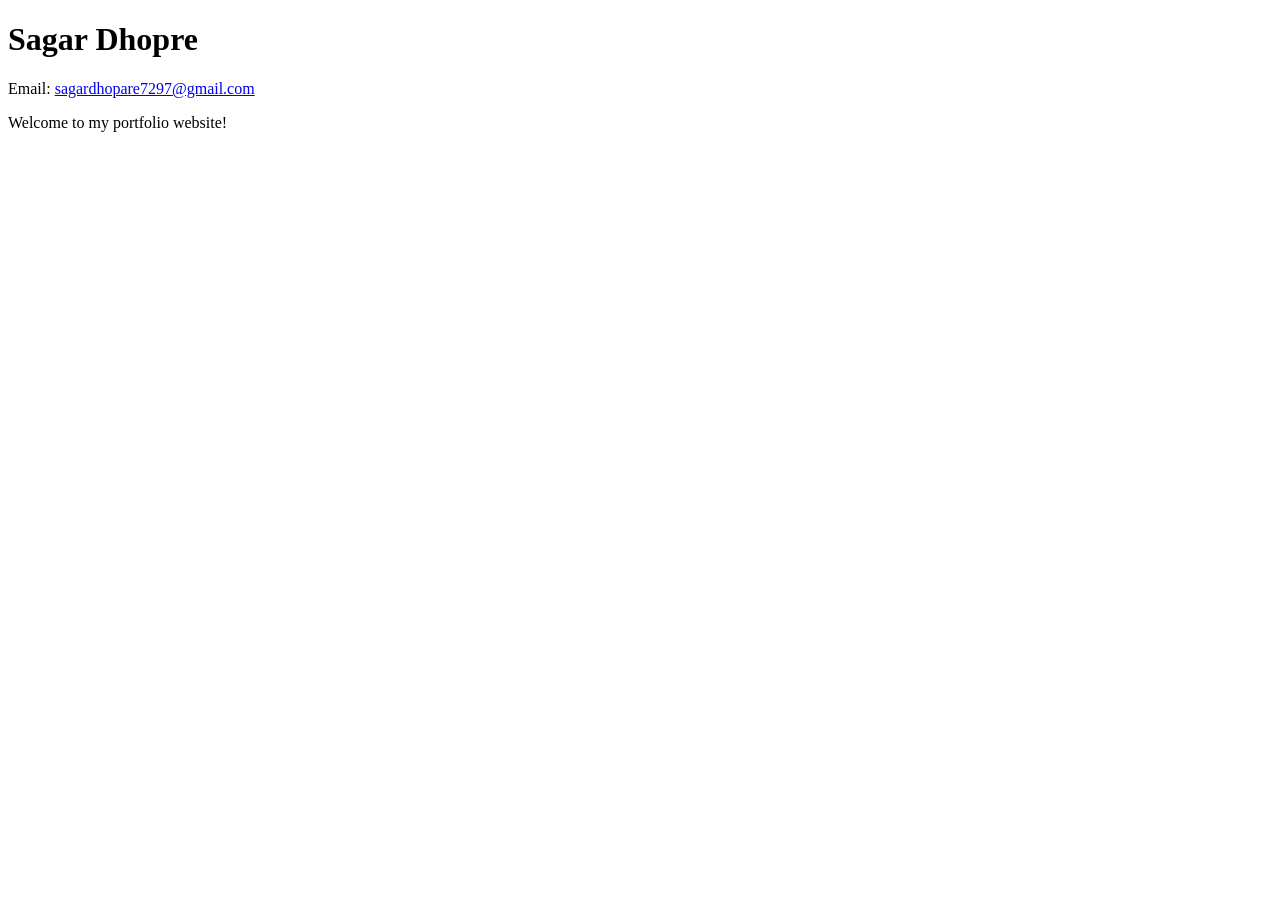
==== index.html @ 51f05b58 "Create index.html for portfolio website" ====
<!DOCTYPE html>
<html lang="en">
<head>
    <meta charset="UTF-8">
    <meta name="viewport" content="width=device-width, initial-scale=1.0">
    <title>Portfolio</title>
</head>
<body>
    <h1>Sagar Dhopre</h1>
    <p>Email: <a href="mailto:sagardhopare7297@gmail.com">sagardhopare7297@gmail.com</a></p>
    <p>Welcome to my portfolio website!</p>
</body>
</html>
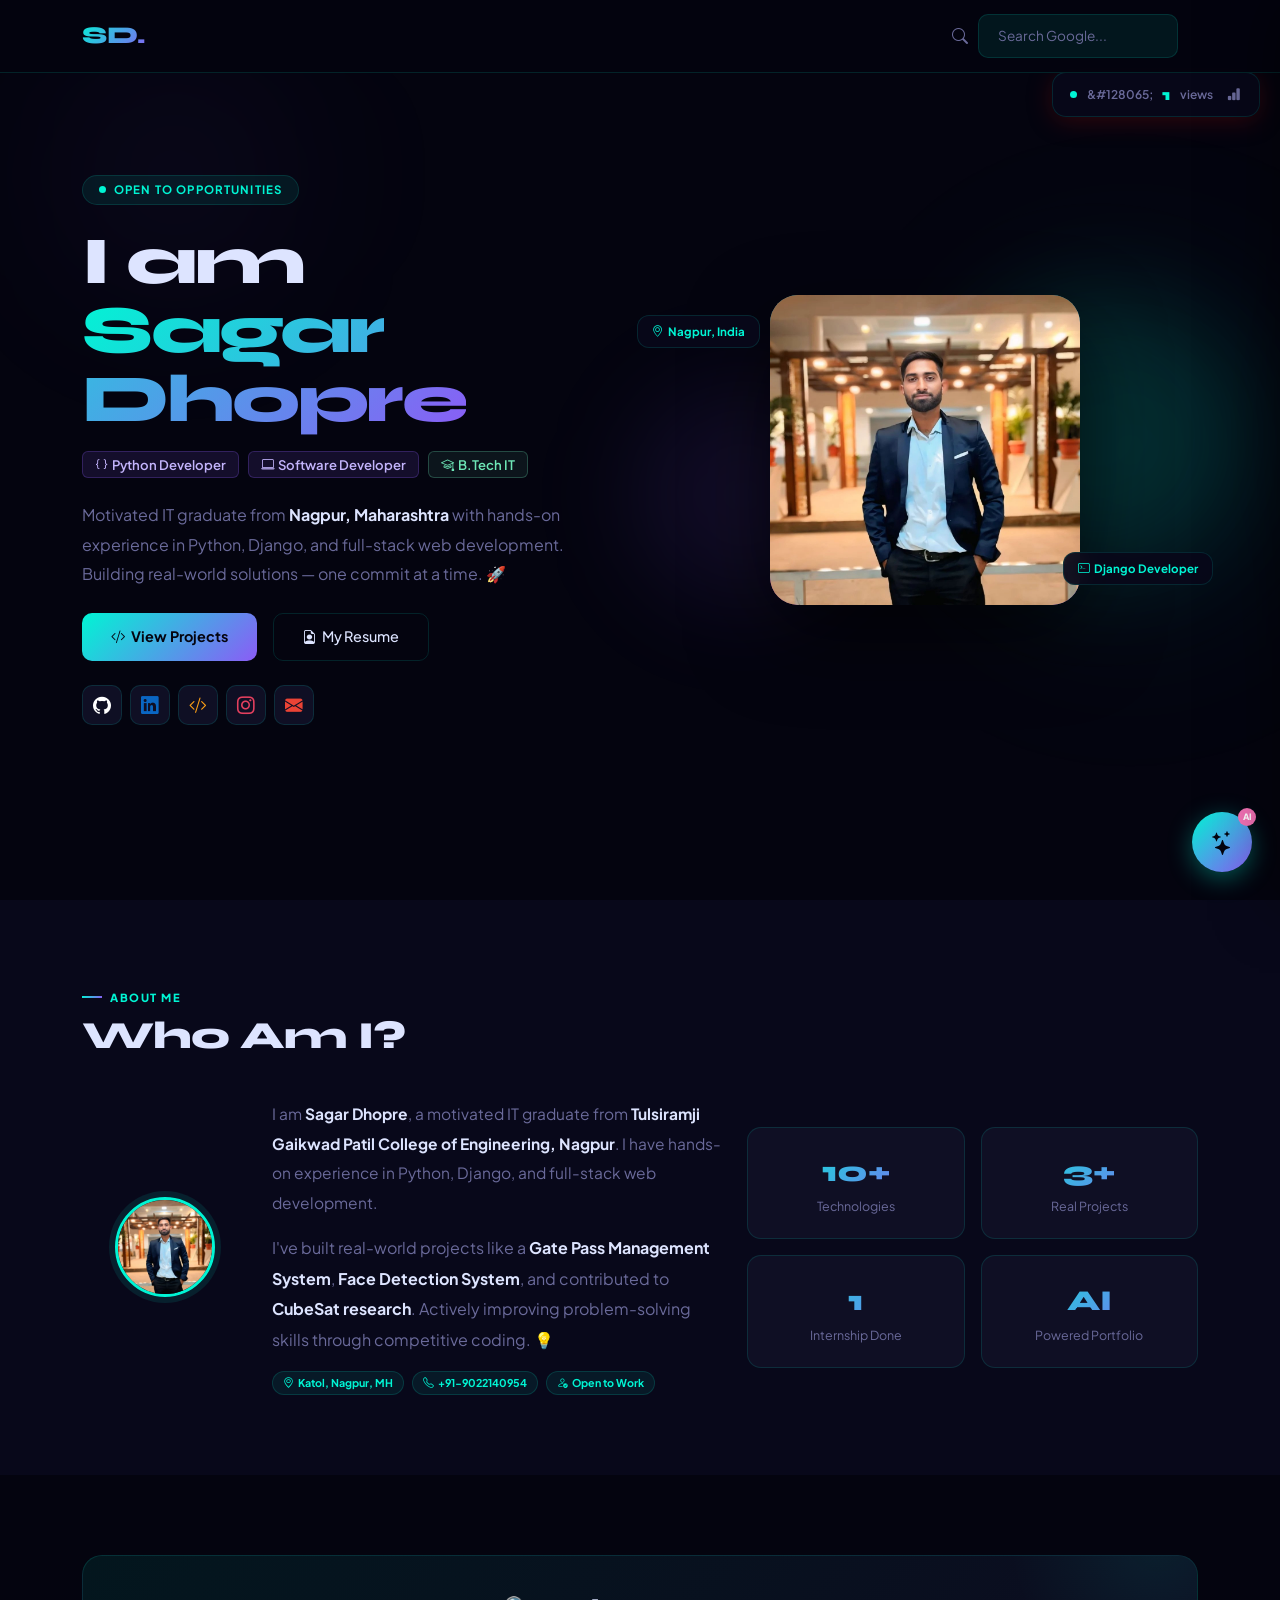
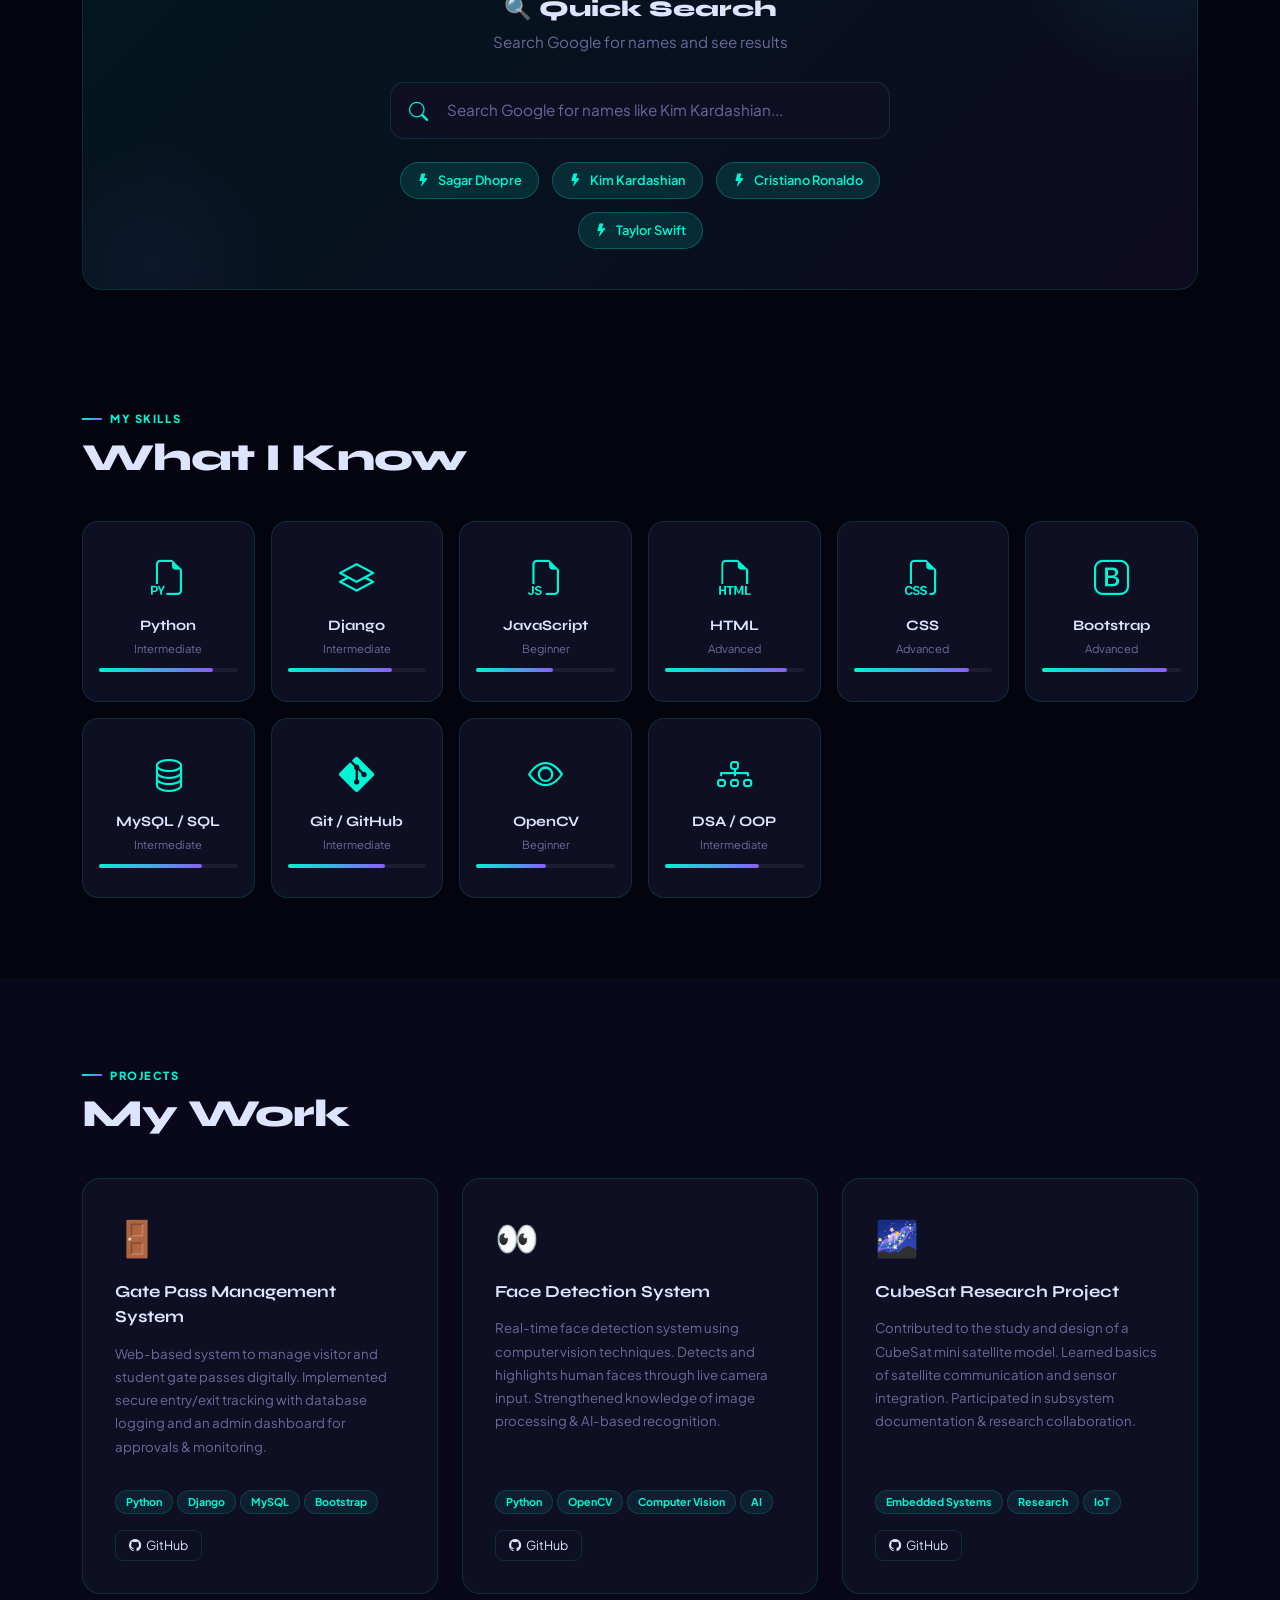
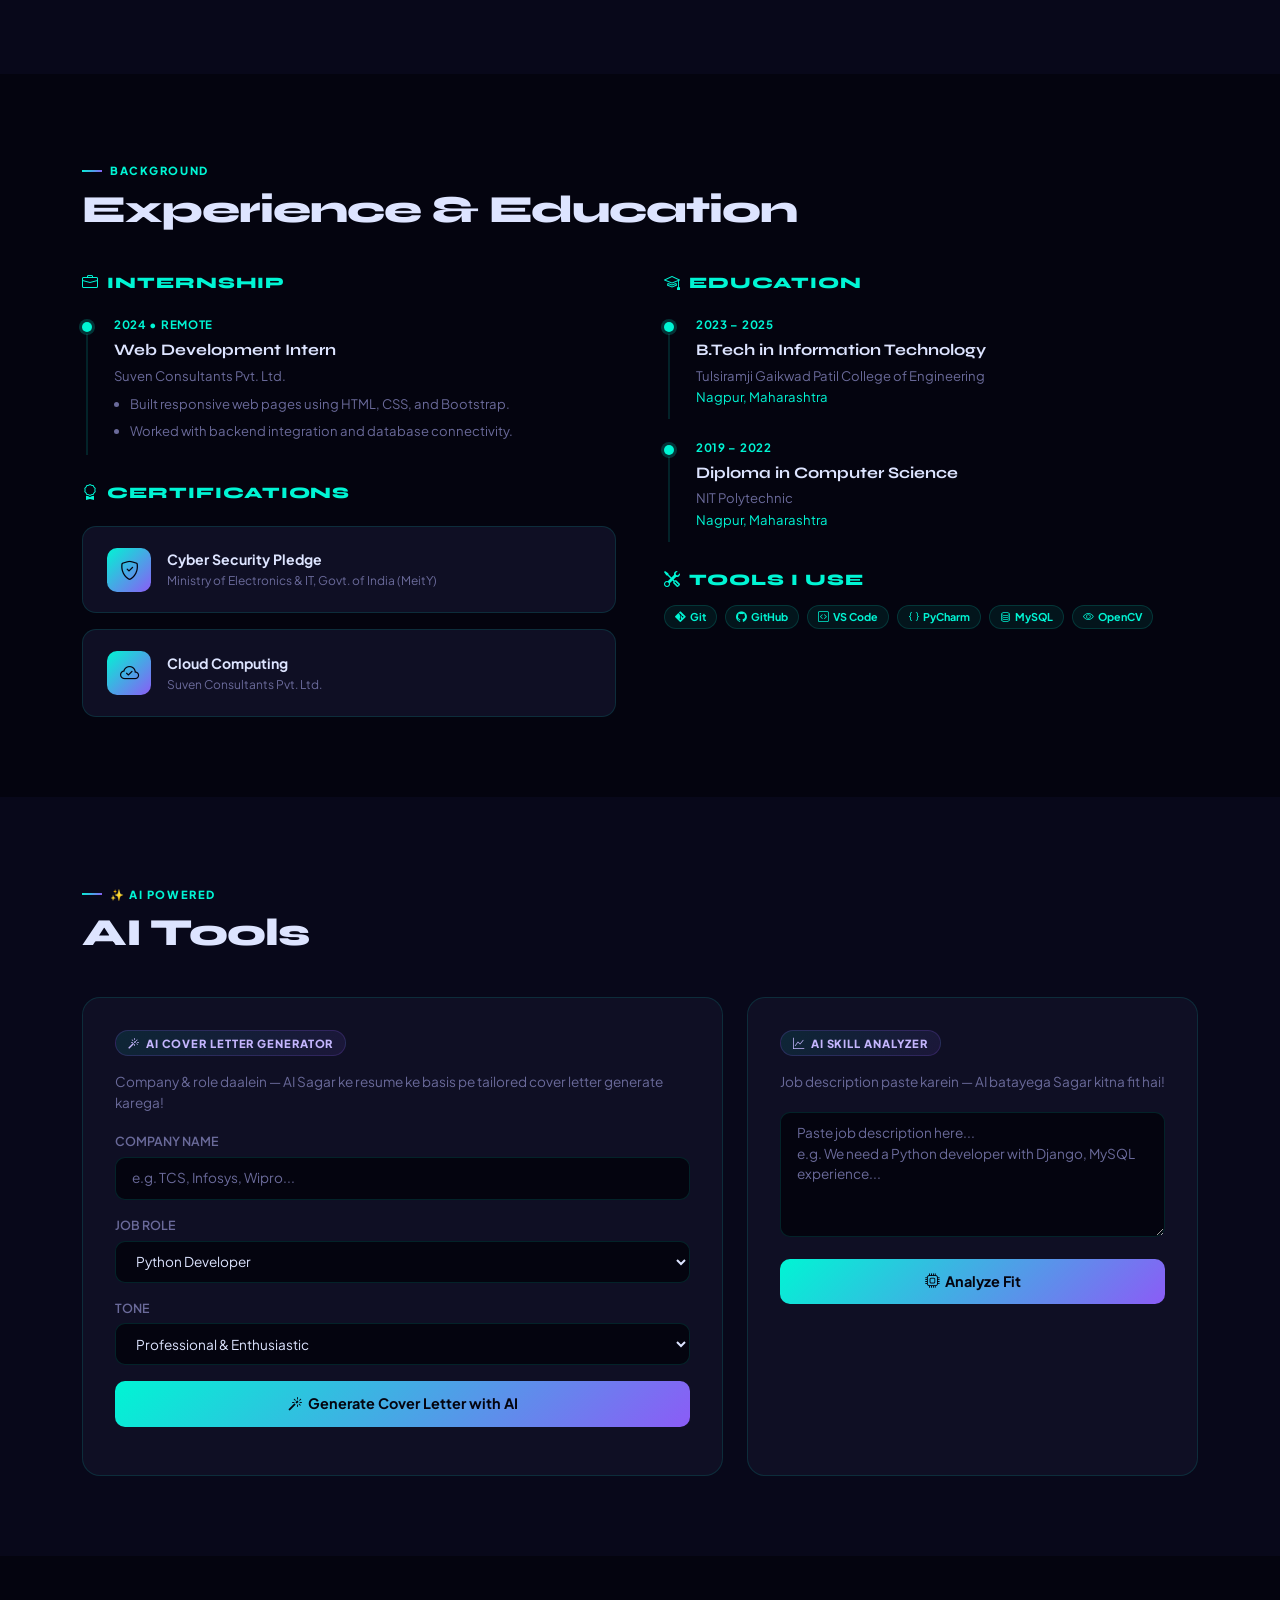
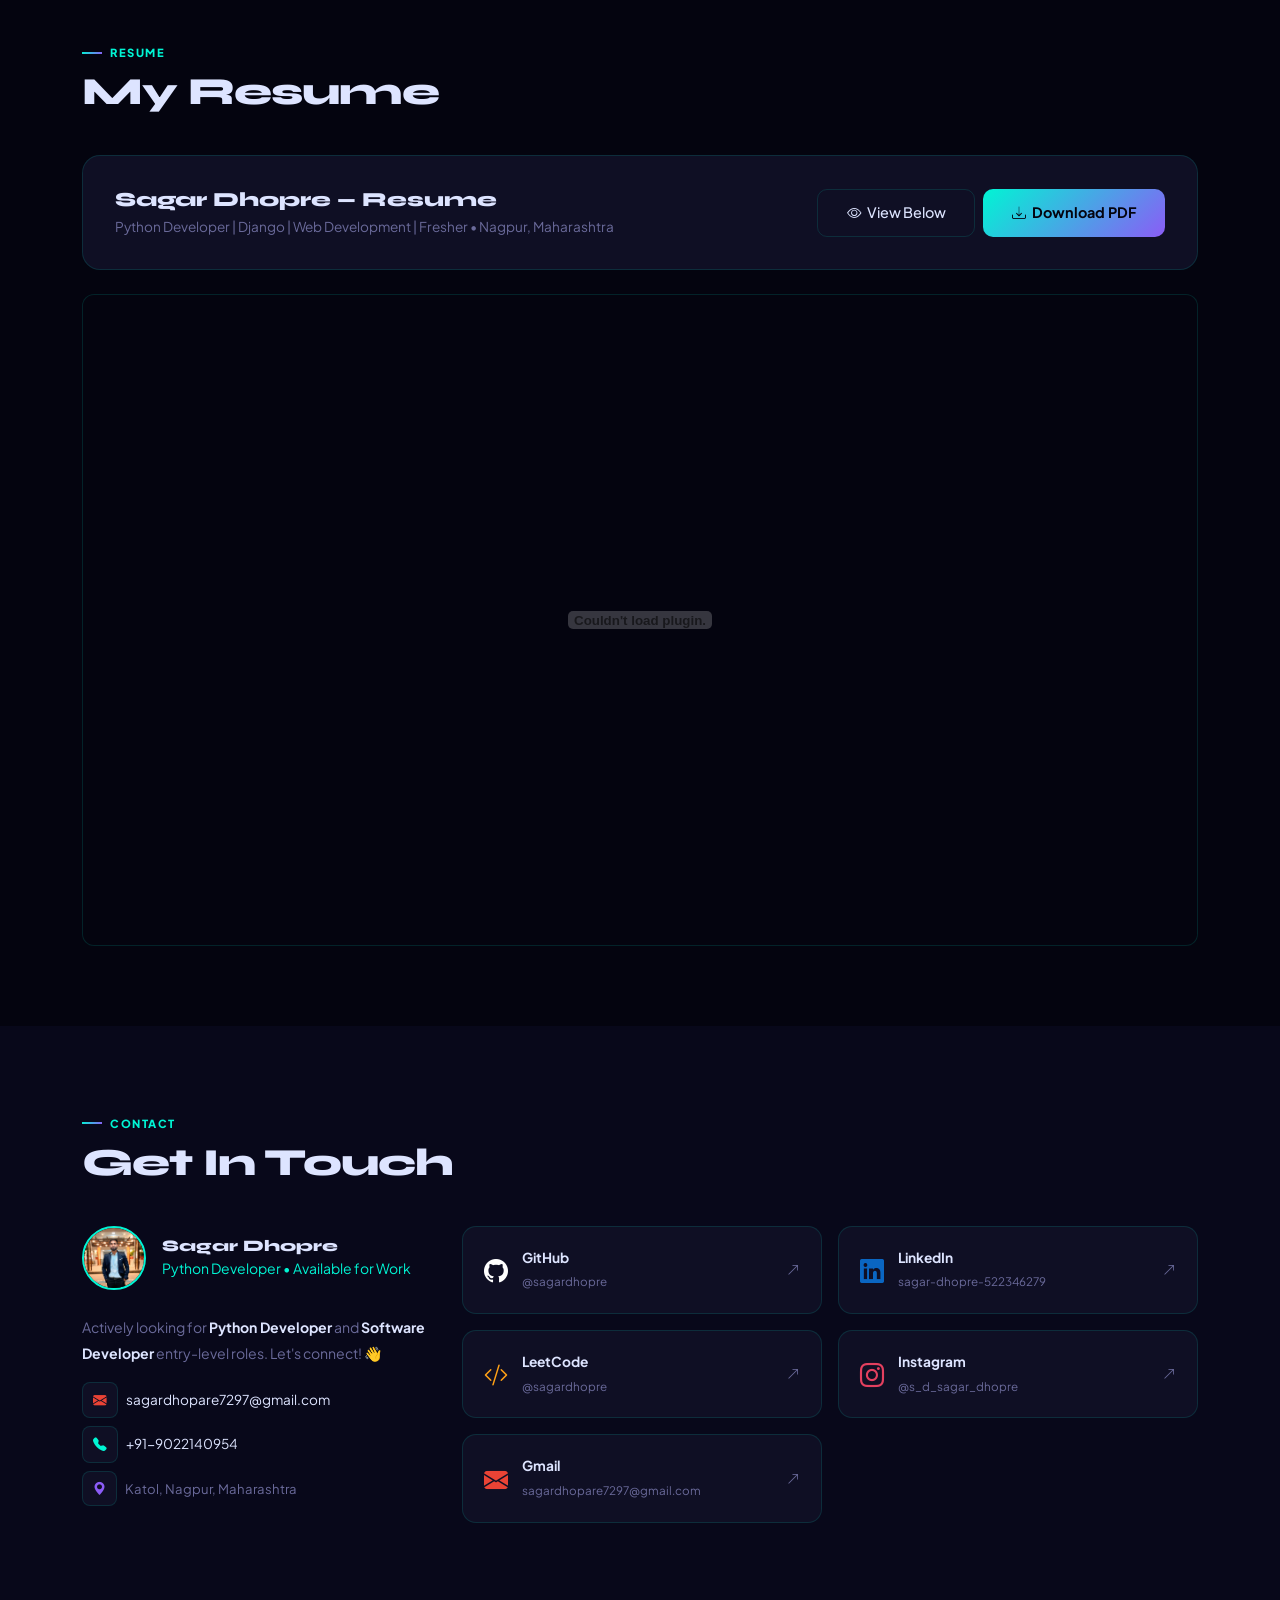
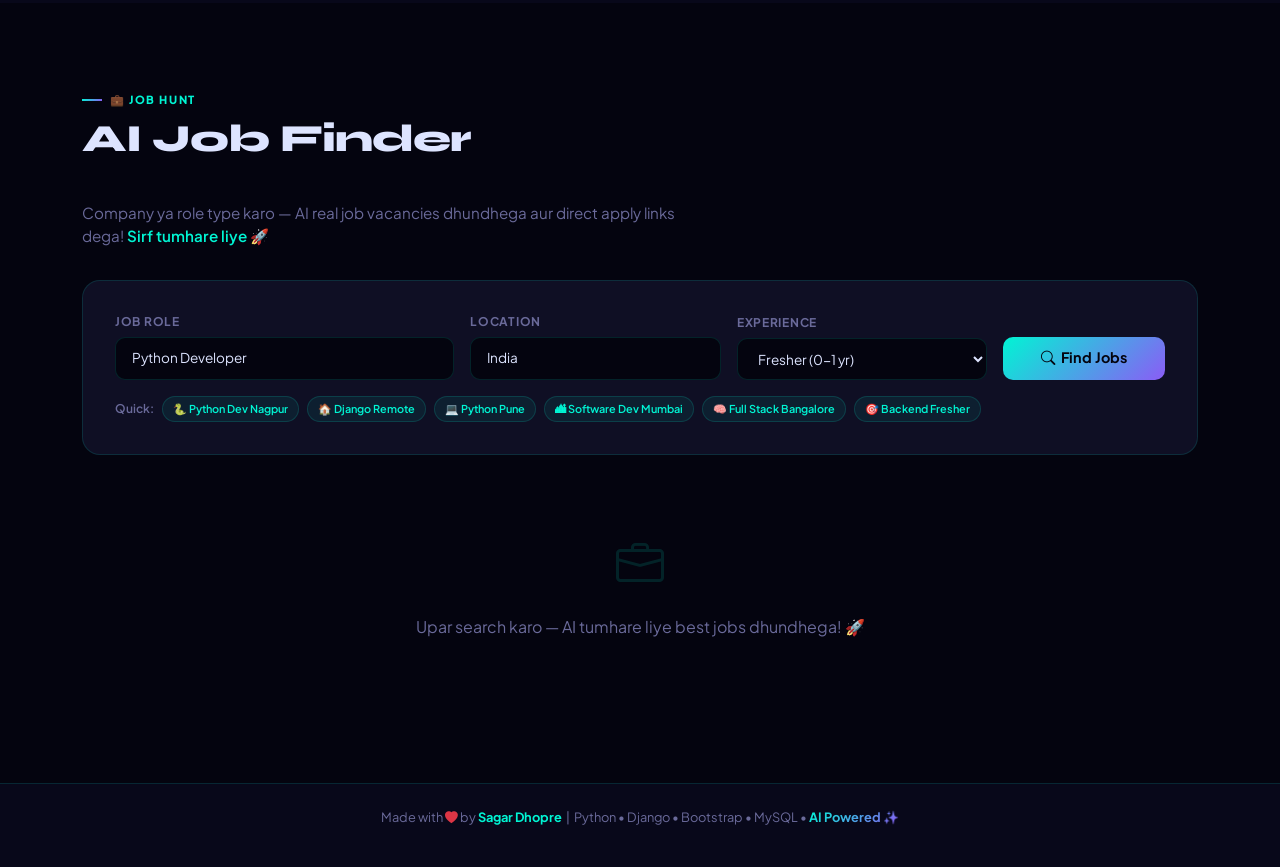
==== commit 52d9c721: "Initial commit of Sagar Dhopre portfolio" ====
--- a/index.html
+++ b/index.html
@@ -1,13 +1,3759 @@
 <!DOCTYPE html>
 <html lang="en">
 <head>
-    <meta charset="UTF-8">
-    <meta name="viewport" content="width=device-width, initial-scale=1.0">
-    <title>Portfolio</title>
+<meta charset="UTF-8"/>
+<meta name="viewport" content="width=device-width, initial-scale=1.0"/>
+<meta name="description" content="Sagar Dhopre - Python Developer Portfolio. Explore my skills in Python, Django, web development, and AI projects."/>
+<meta name="keywords" content="Sagar Dhopre, Python Developer, Django, Web Development, AI, Portfolio"/>
+<meta name="author" content="Sagar Dhopre"/>
+<title>Sagar Dhopre | Python Developer</title>
+<link href="https://cdn.jsdelivr.net/npm/bootstrap@5.3.0/dist/css/bootstrap.min.css" rel="stylesheet"/>
+<link href="https://cdn.jsdelivr.net/npm/bootstrap-icons@1.11.3/font/bootstrap-icons.css" rel="stylesheet"/>
+<link href="https://fonts.googleapis.com/css2?family=Syne:wght@700;800&family=Plus+Jakarta+Sans:wght@300;400;500;600;700&display=swap" rel="stylesheet"/>
+<style>
+:root{--bg:#04040f;--bg2:#08081a;--card:#0f0f24;--cyan:#00f5d4;--purple:#8b5cf6;--pink:#f472b6;--text:#dde4ff;--muted:#6a6a9a;--border:rgba(0,245,212,0.13);--grad:linear-gradient(135deg,#00f5d4,#8b5cf6);}
+*{box-sizing:border-box;margin:0;padding:0;}
+html{scroll-behavior:smooth;}
+body{background:var(--bg);color:var(--text);font-family:'Plus Jakarta Sans',sans-serif;overflow-x:hidden;}
+#particles{position:fixed;inset:0;z-index:0;pointer-events:none;overflow:hidden;}
+.particle{position:absolute;border-radius:50%;animation:drift linear infinite;opacity:0;}
+@keyframes drift{0%{opacity:0;transform:translateY(100vh) scale(0);}10%{opacity:.4;}90%{opacity:.2;}100%{opacity:0;transform:translateY(-20px) scale(1);}}
+nav{position:fixed;top:0;left:0;right:0;z-index:999;padding:.9rem 0;background:rgba(4,4,15,.9);backdrop-filter:blur(20px);border-bottom:1px solid var(--border);}
+.nav-brand{font-family:'Syne',sans-serif;font-size:1.5rem;font-weight:800;background:var(--grad);-webkit-background-clip:text;-webkit-text-fill-color:transparent;background-clip:text;}
+.nav-link{color:var(--muted)!important;font-size:.82rem;font-weight:600;letter-spacing:.07em;text-transform:uppercase;transition:color .2s;}
+.nav-link:hover,.nav-link.active-link{color:var(--cyan)!important;}
+/* SEARCH BAR */
+.search-container{display:flex;align-items:center;gap:10px;margin:0 20px;}
+.search-input{background:rgba(0,245,212,.08);border:1.5px solid var(--border);color:var(--text);padding:0.65rem 1.2rem;border-radius:10px;font-family:'Plus Jakarta Sans',sans-serif;font-size:0.85rem;width:200px;transition:all .25s;outline:none;}
+.search-input::placeholder{color:var(--muted);}
+.search-input:focus{border-color:var(--cyan);background:rgba(0,245,212,.12);box-shadow:0 0 12px rgba(0,245,212,.1);}
+.search-icon{color:var(--muted);font-size:1rem;cursor:pointer;transition:color .2s;}
+.search-icon:hover{color:var(--cyan);}
+/* HOME SEARCH SECTION */
+.search-section{background:linear-gradient(135deg,rgba(0,245,212,.08),rgba(139,92,246,.08));border:1.5px solid var(--border);border-radius:20px;padding:2.5rem 2rem;text-align:center;margin-top:3rem;position:relative;overflow:hidden;}
+.search-section::before{content:'';position:absolute;top:-50%;right:-10%;width:300px;height:300px;background:radial-gradient(circle,rgba(0,245,212,.08),transparent 70%);border-radius:50%;pointer-events:none;}
+.search-section::after{content:'';position:absolute;bottom:-30%;left:-5%;width:250px;height:250px;background:radial-gradient(circle,rgba(139,92,246,.06),transparent 70%);border-radius:50%;pointer-events:none;}
+.search-section h3{font-family:'Syne',sans-serif;font-size:1.4rem;font-weight:800;color:var(--text);margin-bottom:0.5rem;position:relative;z-index:1;}
+.search-section p{color:var(--muted);font-size:0.95rem;margin-bottom:1.8rem;position:relative;z-index:1;}
+.search-wrapper{position:relative;z-index:1;max-width:500px;margin:0 auto;}
+.home-search-input{width:100%;background:var(--card);border:1.5px solid var(--border);color:var(--text);padding:1rem 1.4rem 1rem 3.5rem;border-radius:14px;font-family:'Plus Jakarta Sans',sans-serif;font-size:0.95rem;transition:all .3s;outline:none;}
+.home-search-input::placeholder{color:var(--muted);}
+.home-search-input:focus{border-color:var(--cyan);background:rgba(0,245,212,.05);box-shadow:0 0 20px rgba(0,245,212,.15);}
+.home-search-wrapper{position:relative;}
+.home-search-icon{position:absolute;left:1.2rem;top:50%;transform:translateY(-50%);color:var(--cyan);font-size:1.2rem;pointer-events:none;}
+.search-suggestions{display:flex;flex-wrap:wrap;gap:0.8rem;margin-top:1.4rem;justify-content:center;position:relative;z-index:1;}
+.search-tag{display:inline-flex;align-items:center;gap:0.5rem;background:rgba(0,245,212,.12);border:1px solid rgba(0,245,212,.25);color:var(--cyan);padding:0.5rem 1rem;border-radius:100px;font-size:0.8rem;font-weight:600;cursor:pointer;transition:all .25s;}
+.search-tag:hover{background:rgba(0,245,212,.2);border-color:var(--cyan);transform:translateY(-2px);}
+/* NAV VOICE BUTTON */
+.nav-voice-btn{background:transparent;border:1.5px solid var(--border);color:var(--cyan);width:40px;height:40px;border-radius:10px;display:flex;align-items:center;justify-content:center;font-size:1rem;cursor:pointer;transition:all .3s;font-weight:600;margin-left:0.5rem;}
+.nav-voice-btn:hover{border-color:var(--cyan);background:rgba(0,245,212,.1);transform:translateY(-2px);}
+.nav-voice-btn.active{background:var(--grad);color:#04040f;box-shadow:0 0 20px rgba(0,245,212,.4);animation:micPulse 1.5s ease-in-out infinite;}
+@keyframes micPulse{0%,100%{box-shadow:0 0 20px rgba(0,245,212,.4);}50%{box-shadow:0 0 40px rgba(0,245,212,.6);}}
+#home{min-height:100vh;display:flex;align-items:center;padding-top:80px;position:relative;}
+.hero-orb{position:absolute;border-radius:50%;filter:blur(80px);pointer-events:none;}
+.orb1{width:500px;height:500px;background:radial-gradient(circle,rgba(0,245,212,.09),transparent 70%);right:-100px;top:50%;transform:translateY(-50%);}
+.orb2{width:350px;height:350px;background:radial-gradient(circle,rgba(139,92,246,.08),transparent 70%);left:0;top:0;}
+.badge-live{display:inline-flex;align-items:center;gap:8px;background:rgba(0,245,212,.08);border:1px solid var(--border);padding:5px 16px;border-radius:100px;font-size:.72rem;font-weight:700;letter-spacing:.1em;text-transform:uppercase;color:var(--cyan);margin-bottom:1.4rem;}
+.ping{width:7px;height:7px;background:var(--cyan);border-radius:50%;animation:pingAnim 1.8s ease-in-out infinite;}
+@keyframes pingAnim{0%,100%{opacity:1;transform:scale(1);}50%{opacity:.3;transform:scale(1.8);}}
+h1.hero-h1{font-family:'Syne',sans-serif;font-size:clamp(2.4rem,5.5vw,4.2rem);font-weight:800;line-height:1.03;letter-spacing:-2.5px;}
+.grad-name{background:var(--grad);-webkit-background-clip:text;-webkit-text-fill-color:transparent;background-clip:text;}
+.hero-sub{color:var(--muted);font-size:1rem;line-height:1.85;max-width:490px;}
+.hero-role{display:inline-block;background:rgba(139,92,246,.12);border:1px solid rgba(139,92,246,.25);color:#c4b5fd;padding:3px 12px;border-radius:6px;font-size:.82rem;font-weight:600;margin-right:6px;margin-bottom:6px;}
+.btn-grad{background:var(--grad);color:#04040f;font-weight:700;border:none;padding:.75rem 1.8rem;border-radius:10px;transition:all .25s;font-size:.9rem;text-decoration:none;display:inline-flex;align-items:center;gap:6px;}
+.btn-grad:hover{transform:translateY(-3px);box-shadow:0 10px 28px rgba(0,245,212,.25);color:#04040f;}
+.btn-ghost{border:1.5px solid var(--border);color:var(--text);background:transparent;padding:.75rem 1.8rem;border-radius:10px;transition:all .25s;font-size:.9rem;font-weight:500;text-decoration:none;display:inline-flex;align-items:center;gap:6px;}
+.btn-ghost:hover{border-color:var(--cyan);color:var(--cyan);transform:translateY(-3px);}
+.hero-photo-section{position:relative;display:flex;align-items:center;justify-content:center;}
+.hero-img-card{position:relative;width:310px;border-radius:28px;overflow:hidden;box-shadow:0 30px 80px rgba(0,0,0,.6);z-index:2;}
+.hero-img-card::before{content:'';position:absolute;inset:-3px;border-radius:30px;background:conic-gradient(var(--cyan),var(--purple),var(--pink),var(--cyan));z-index:-1;animation:spinRing 6s linear infinite;opacity:.7;}
+@keyframes spinRing{to{transform:rotate(360deg);}}
+.hero-img-card img{width:100%;display:block;object-fit:cover;border-radius:26px;}
+.ftag{position:absolute;z-index:5;background:rgba(8,8,26,.92);border:1px solid var(--border);padding:7px 14px;border-radius:12px;font-size:.72rem;font-weight:700;color:var(--cyan);white-space:nowrap;backdrop-filter:blur(10px);}
+.ftag1{bottom:20px;right:-15px;animation:floatT 3s ease-in-out infinite;}
+.ftag2{top:20px;left:-15px;animation:floatT 3s ease-in-out infinite .8s;}
+@keyframes floatT{0%,100%{transform:translateY(0);}50%{transform:translateY(-5px);}}
+.photo-blob{position:absolute;border-radius:50%;filter:blur(50px);pointer-events:none;z-index:0;}
+.blob1{width:280px;height:280px;background:rgba(0,245,212,.12);right:-40px;top:0;}
+.blob2{width:220px;height:220px;background:rgba(139,92,246,.1);left:-20px;bottom:0;}
+.photo-circle{width:100px;height:100px;border-radius:50%;border:3px solid var(--cyan);object-fit:cover;box-shadow:0 0 0 6px rgba(0,245,212,.1);}
+.social-pill{display:inline-flex;align-items:center;justify-content:center;width:40px;height:40px;border-radius:10px;background:var(--card);border:1px solid var(--border);font-size:1.1rem;text-decoration:none;transition:all .25s;}
+.social-pill:hover{transform:translateY(-4px);border-color:var(--cyan);background:rgba(0,245,212,.1);}
+section{padding:5rem 0;position:relative;z-index:1;}
+.sec-alt{background:var(--bg2);}
+.sec-tag{display:inline-flex;align-items:center;gap:8px;font-size:.7rem;font-weight:800;letter-spacing:.14em;text-transform:uppercase;color:var(--cyan);margin-bottom:.5rem;}
+.sec-tag::before{content:'';width:20px;height:2px;background:var(--grad);}
+.sec-title{font-family:'Syne',sans-serif;font-size:clamp(1.8rem,3vw,2.5rem);font-weight:800;letter-spacing:-1px;margin-bottom:2.5rem;}
+/* SKILLS */
+.skill-card{background:var(--card);border:1px solid var(--border);border-radius:16px;padding:1.8rem 1rem;text-align:center;transition:all .3s;position:relative;overflow:hidden;}
+.skill-card::after{content:'';position:absolute;bottom:0;left:0;right:0;height:3px;background:var(--grad);transform:scaleX(0);transition:transform .35s;}
+.skill-card:hover::after{transform:scaleX(1);}
+.skill-card:hover{transform:translateY(-7px);border-color:rgba(0,245,212,.35);box-shadow:0 16px 40px rgba(0,0,0,.4);}
+.skill-icon{font-size:2.2rem;color:var(--cyan);margin-bottom:.7rem;display:block;}
+.skill-name{font-family:'Syne',sans-serif;font-weight:700;font-size:.9rem;margin-bottom:.2rem;}
+.skill-lv{color:var(--muted);font-size:.7rem;}
+.prog-bar{height:4px;background:rgba(255,255,255,.06);border-radius:10px;margin-top:.7rem;}
+.prog-fill{height:4px;border-radius:10px;background:var(--grad);}
+/* PROJECTS */
+.proj-card{background:var(--card);border:1px solid var(--border);border-radius:18px;padding:2rem;height:100%;transition:all .3s;position:relative;overflow:hidden;display:flex;flex-direction:column;}
+.proj-card::before{content:'';position:absolute;top:0;left:0;right:0;height:3px;background:var(--grad);transform:scaleX(0);transform-origin:left;transition:transform .4s;}
+.proj-card:hover::before{transform:scaleX(1);}
+.proj-card:hover{transform:translateY(-7px);box-shadow:0 24px 50px rgba(0,0,0,.5);}
+.proj-emoji{font-size:2.2rem;margin-bottom:1rem;}
+.proj-title{font-family:'Syne',sans-serif;font-weight:700;font-size:1.05rem;margin-bottom:.5rem;}
+.proj-desc{color:var(--muted);font-size:.83rem;line-height:1.75;flex:1;}
+.chip{background:rgba(0,245,212,.07);border:1px solid rgba(0,245,212,.15);color:var(--cyan);padding:3px 10px;border-radius:100px;font-size:.67rem;font-weight:700;}
+.proj-link{display:inline-flex;align-items:center;gap:5px;border:1px solid var(--border);color:var(--text);background:transparent;padding:5px 13px;border-radius:8px;font-size:.78rem;text-decoration:none;transition:all .2s;}
+.proj-link:hover{border-color:var(--cyan);color:var(--cyan);}
+/* TIMELINE */
+.timeline-item{position:relative;padding-left:2rem;margin-bottom:2rem;}
+.timeline-item::before{content:'';position:absolute;left:0;top:6px;width:10px;height:10px;border-radius:50%;background:var(--cyan);box-shadow:0 0 0 3px rgba(0,245,212,.2);}
+.timeline-item::after{content:'';position:absolute;left:4px;top:18px;width:2px;height:calc(100% - 6px);background:var(--border);}
+.timeline-item:last-child::after{display:none;}
+.tl-date{font-size:.72rem;font-weight:700;color:var(--cyan);letter-spacing:.06em;text-transform:uppercase;margin-bottom:.3rem;}
+.tl-title{font-family:'Syne',sans-serif;font-weight:700;font-size:1rem;color:var(--text);}
+.tl-sub{color:var(--muted);font-size:.82rem;margin-top:.2rem;}
+.tl-desc{color:var(--muted);font-size:.82rem;line-height:1.7;margin-top:.5rem;}
+.tl-desc li{margin-bottom:.3rem;}
+/* CERT CARDS */
+.cert-card{background:var(--card);border:1px solid var(--border);border-radius:14px;padding:1.3rem 1.5rem;display:flex;align-items:center;gap:1rem;transition:all .25s;}
+.cert-card:hover{transform:translateY(-4px);border-color:var(--cyan);}
+.cert-icon{width:44px;height:44px;border-radius:10px;background:var(--grad);display:flex;align-items:center;justify-content:center;font-size:1.2rem;color:#04040f;flex-shrink:0;}
+.cert-title{font-weight:700;font-size:.88rem;}
+.cert-org{color:var(--muted);font-size:.75rem;margin-top:2px;}
+/* RESUME SECTION */
+.resume-card{background:var(--card);border:1px solid var(--border);border-radius:18px;padding:2rem;}
+.resume-preview-box{background:var(--bg);border:1px solid var(--border);border-radius:12px;overflow:hidden;margin-top:1.5rem;}
+.resume-preview-box iframe{width:100%;height:600px;border:none;display:block;}
+.res-section{margin-bottom:1.4rem;}
+.res-section h6{font-family:'Syne',sans-serif;font-weight:800;font-size:.78rem;letter-spacing:.1em;text-transform:uppercase;color:var(--cyan);border-bottom:1px solid var(--border);padding-bottom:.5rem;margin-bottom:.8rem;}
+.res-section p,.res-section li{color:var(--muted);font-size:.83rem;line-height:1.85;}
+.res-section ul{padding-left:1.1rem;}
+/* CONTACT */
+.soc-card{background:var(--card);border:1px solid var(--border);border-radius:14px;padding:1.3rem;text-decoration:none;color:var(--text);display:flex;align-items:center;gap:.9rem;transition:all .25s;}
+.soc-card:hover{transform:translateY(-4px);border-color:var(--cyan);color:var(--text);}
+.soc-card i{font-size:1.5rem;}
+.soc-card strong{display:block;font-size:.86rem;font-weight:700;}
+.soc-card span{font-size:.73rem;color:var(--muted);}
+.stat-card{background:var(--card);border:1px solid var(--border);border-radius:14px;padding:1.4rem;text-align:center;transition:all .25s;}
+.stat-card:hover{transform:translateY(-4px);border-color:var(--cyan);}
+.stat-n{font-family:'Syne',sans-serif;font-size:1.8rem;font-weight:800;background:var(--grad);-webkit-background-clip:text;-webkit-text-fill-color:transparent;background-clip:text;}
+.stat-l{color:var(--muted);font-size:.78rem;margin-top:4px;}
+/* AI TOOLS */
+.ai-tool-card{background:var(--card);border:1px solid var(--border);border-radius:18px;padding:2rem;}
+.ai-label{display:inline-flex;align-items:center;gap:6px;background:linear-gradient(135deg,rgba(0,245,212,.1),rgba(139,92,246,.1));border:1px solid rgba(139,92,246,.2);color:#c4b5fd;padding:4px 12px;border-radius:100px;font-size:.7rem;font-weight:800;letter-spacing:.08em;text-transform:uppercase;margin-bottom:1rem;}
+.form-ctrl{width:100%;background:var(--bg);border:1px solid var(--border);border-radius:10px;padding:.65rem 1rem;color:var(--text);font-size:.85rem;font-family:'Plus Jakarta Sans',sans-serif;outline:none;transition:border-color .2s;}
+.form-ctrl:focus{border-color:var(--cyan);}
+.form-ctrl::placeholder{color:var(--muted);}
+select.form-ctrl option{background:var(--bg2);}
+.ai-output{background:var(--bg);border:1px solid var(--border);border-radius:12px;padding:1.2rem;min-height:80px;font-size:.84rem;line-height:1.8;color:var(--text);white-space:pre-wrap;display:none;}
+.ai-output.show{display:block;animation:fadeUp .4s ease;}
+@keyframes fadeUp{from{opacity:0;transform:translateY(10px);}to{opacity:1;transform:translateY(0);}}
+/* CHATBOT */
+#chat-fab{position:fixed;bottom:28px;right:28px;z-index:1000;width:60px;height:60px;border-radius:50%;background:var(--grad);border:none;display:flex;align-items:center;justify-content:center;font-size:1.5rem;color:#04040f;cursor:pointer;box-shadow:0 6px 24px rgba(0,245,212,.35);transition:all .3s;animation:fabPop .5s ease both;}
+@keyframes fabPop{from{opacity:0;transform:scale(0) rotate(-180deg);}to{opacity:1;transform:scale(1) rotate(0);}}
+#chat-fab:hover{transform:scale(1.1);}
+.fab-badge{position:absolute;top:-4px;right:-4px;background:#f472b6;color:#fff;font-size:.55rem;font-weight:800;width:18px;height:18px;border-radius:50%;display:flex;align-items:center;justify-content:center;}
+#chat-window{position:fixed;bottom:100px;right:28px;z-index:1000;width:370px;max-height:560px;background:var(--bg2);border:1px solid var(--border);border-radius:20px;display:flex;flex-direction:column;overflow:hidden;box-shadow:0 30px 80px rgba(0,0,0,.6);opacity:0;pointer-events:none;transform:translateY(20px) scale(.95);transition:all .3s cubic-bezier(.34,1.56,.64,1);}
+#chat-window.open{opacity:1;pointer-events:all;transform:translateY(0) scale(1);}
+.chat-header{padding:1rem 1.2rem;background:linear-gradient(135deg,rgba(0,245,212,.1),rgba(139,92,246,.1));border-bottom:1px solid var(--border);display:flex;align-items:center;gap:.8rem;}
+.ai-avatar{width:38px;height:38px;border-radius:50%;background:var(--grad);display:flex;align-items:center;justify-content:center;font-size:1rem;color:#04040f;font-weight:800;flex-shrink:0;}
+.chat-header-info strong{display:block;font-size:.9rem;font-weight:700;color:var(--text);}
+.chat-header-info span{font-size:.7rem;color:var(--cyan);}
+.chat-close{margin-left:auto;background:none;border:none;color:var(--muted);font-size:1.2rem;cursor:pointer;}
+.chat-body{flex:1;overflow-y:auto;padding:1rem;display:flex;flex-direction:column;gap:.8rem;scrollbar-width:thin;scrollbar-color:var(--border) transparent;}
+.msg{max-width:85%;padding:.65rem 1rem;border-radius:14px;font-size:.82rem;line-height:1.6;animation:msgIn .3s ease;}
+@keyframes msgIn{from{opacity:0;transform:translateY(8px);}to{opacity:1;transform:translateY(0);}}
+.msg-bot{background:var(--card);border:1px solid var(--border);color:var(--text);border-radius:4px 14px 14px 14px;}
+.msg-user{background:var(--grad);color:#04040f;font-weight:600;border-radius:14px 4px 14px 14px;align-self:flex-end;}
+.msg-typing{display:flex;gap:4px;padding:.7rem 1rem;}
+.dot-t{width:7px;height:7px;background:var(--cyan);border-radius:50%;opacity:.4;animation:dotAnim 1.2s ease-in-out infinite;}
+.dot-t:nth-child(2){animation-delay:.2s;}.dot-t:nth-child(3){animation-delay:.4s;}
+@keyframes dotAnim{0%,100%{opacity:.2;transform:scale(.8);}50%{opacity:1;transform:scale(1.2);}}
+.chat-suggestions{display:flex;flex-wrap:wrap;gap:.4rem;padding:0 1rem .6rem;}
+.suggest-btn{background:rgba(0,245,212,.07);border:1px solid rgba(0,245,212,.15);color:var(--cyan);padding:4px 10px;border-radius:100px;font-size:.68rem;font-weight:600;cursor:pointer;transition:all .2s;}
+.suggest-btn:hover{background:rgba(0,245,212,.15);}
+.chat-input-wrap{padding:.8rem;border-top:1px solid var(--border);display:flex;gap:.5rem;}
+#chat-input{flex:1;background:var(--card);border:1px solid var(--border);border-radius:10px;padding:.55rem .9rem;color:var(--text);font-size:.82rem;font-family:'Plus Jakarta Sans',sans-serif;outline:none;transition:border-color .2s;}
+#chat-input:focus{border-color:var(--cyan);}
+#chat-input::placeholder{color:var(--muted);}
+#chat-send{background:var(--grad);border:none;border-radius:10px;width:38px;height:38px;display:flex;align-items:center;justify-content:center;color:#04040f;font-size:1rem;cursor:pointer;flex-shrink:0;}
+#chat-send:hover{transform:scale(1.1);}
+#voice-input-btn{background:rgba(0,245,212,.15);border:1.5px solid rgba(0,245,212,.3);border-radius:10px;width:38px;height:38px;display:flex;align-items:center;justify-content:center;color:var(--cyan);font-size:1rem;cursor:pointer;flex-shrink:0;transition:all .2s;}
+#voice-input-btn:hover{background:rgba(0,245,212,.25);transform:scale(1.05);}
+#voice-input-btn.listening{background:var(--grad);color:#04040f;animation:voicePulse 1s ease-in-out infinite;}
+@keyframes voicePulse{0%,100%{box-shadow:0 0 10px rgba(0,245,212,.4);}50%{box-shadow:0 0 20px rgba(0,245,212,.6);}}
+.reveal{opacity:0;transform:translateY(28px);transition:opacity .6s ease,transform .6s ease;}
+.reveal.show{opacity:1;transform:translateY(0);}
+
+/* ═══ VISITOR COUNTER ═══ */
+.visitor-bar{
+  position:fixed;top:72px;right:20px;z-index:990;
+  background:rgba(8,8,26,.92);border:1px solid var(--border);
+  border-radius:14px;padding:.6rem 1.1rem;
+  display:flex;align-items:center;gap:.6rem;
+  backdrop-filter:blur(14px);
+  font-size:.75rem;font-weight:600;color:var(--text);
+  box-shadow:0 4px 24px rgba(113, 9, 9, 0.4);
+  animation:slideInRight .5s ease both;
+}
+@keyframes slideInRight{from{opacity:0;transform:translateX(30px);}to{opacity:1;transform:translateX(0);}}
+.visitor-bar .vdot{width:7px;height:7px;background:#00f5d4;border-radius:50%;animation:pingAnim 2s infinite;}
+.visitor-bar .vcount{font-family:'Syne',sans-serif;font-size:1rem;font-weight:800;color:var(--cyan);}
+.visitor-toggle{background:none;border:none;color:var(--muted);cursor:pointer;font-size:.85rem;padding:0 0 0 .3rem;transition:color .2s;}
+.visitor-toggle:hover{color:var(--text);}
+
+/* VISITOR DETAILS PANEL */
+.visitor-panel{
+  position:fixed;top:115px;right:20px;z-index:989;
+  background:var(--bg2);border:1px solid var(--border);
+  border-radius:16px;padding:1.2rem;width:240px;
+  box-shadow:0 20px 50px rgba(0,0,0,.5);
+  display:none;
+  animation:fadeUp .3s ease;
+}
+.visitor-panel.show{display:block;}
+.vp-row{display:flex;justify-content:space-between;align-items:center;padding:.45rem 0;border-bottom:1px solid var(--border);font-size:.8rem;}
+.vp-row:last-child{border-bottom:none;}
+.vp-label{color:var(--muted);}
+.vp-val{font-weight:700;color:var(--cyan);font-family:'Syne',sans-serif;}
+/* VISITOR LIST */
+.visitor-item{background:rgba(0,245,212,.08);border:1px solid var(--border);border-radius:8px;padding:0.8rem;margin-bottom:0.6rem;font-size:0.8rem;animation:slideUp 0.3s ease;}
+@keyframes slideUp{from{opacity:0;transform:translateY(10px);}to{opacity:1;transform:translateY(0);}}
+.visitor-name{font-weight:700;color:var(--text);font-size:0.85rem;margin-bottom:0.4rem;}
+.visitor-info{color:var(--muted);font-size:0.75rem;line-height:1.4;display:flex;align-items:center;gap:0.3rem;margin:0.2rem 0;}
+.visitor-time{color:var(--cyan);font-weight:600;font-size:0.75rem;}
+
+/* ═══ JOB FINDER ═══ */
+#job-finder{background:var(--bg);}
+.job-card{
+  background:var(--card);border:1px solid var(--border);
+  border-radius:16px;padding:1.5rem;transition:all .3s;
+  position:relative;overflow:hidden;
+}
+.job-card::before{content:'';position:absolute;top:0;left:0;right:0;height:3px;background:var(--grad);transform:scaleX(0);transform-origin:left;transition:transform .4s;}
+.job-card:hover::before{transform:scaleX(1);}
+.job-card:hover{transform:translateY(-4px);box-shadow:0 16px 40px rgba(0,0,0,.4);}
+.job-company{font-size:.72rem;font-weight:700;color:var(--muted);text-transform:uppercase;letter-spacing:.06em;}
+.job-title{font-family:'Syne',sans-serif;font-weight:700;font-size:1rem;color:var(--text);margin:.3rem 0;}
+.job-meta{font-size:.78rem;color:var(--muted);margin-bottom:.8rem;}
+.job-apply{
+  display:inline-flex;align-items:center;gap:6px;
+  background:var(--grad);color:#04040f;font-weight:700;
+  font-size:.78rem;padding:.45rem 1rem;border-radius:8px;
+  text-decoration:none;transition:all .2s;border:none;cursor:pointer;
+}
+.job-apply:hover{transform:translateY(-2px);box-shadow:0 6px 18px rgba(0,245,212,.25);color:#04040f;}
+.job-save{
+  display:inline-flex;align-items:center;gap:5px;
+  border:1px solid var(--border);color:var(--text);
+  background:transparent;font-size:.78rem;
+  padding:.45rem .9rem;border-radius:8px;cursor:pointer;transition:all .2s;
+}
+.job-save:hover{border-color:var(--cyan);color:var(--cyan);}
+.saved-badge{
+  display:inline-flex;align-items:center;gap:4px;
+  background:rgba(0,245,212,.1);border:1px solid rgba(0,245,212,.2);
+  color:var(--cyan);font-size:.7rem;font-weight:700;
+  padding:2px 8px;border-radius:100px;
+}
+.search-loading{
+  display:flex;flex-direction:column;align-items:center;
+  gap:1rem;padding:3rem;color:var(--muted);text-align:center;
+}
+.search-loading .spin-icon{
+  font-size:2.5rem;color:var(--cyan);
+  animation:spinIcon 1.5s linear infinite;
+}
+@keyframes spinIcon{to{transform:rotate(360deg);}}
+footer{background:var(--bg2);border-top:1px solid var(--border);padding:1.5rem 0;text-align:center;color:var(--muted);font-size:.8rem;}
+@media(max-width:768px){.hero-img-card{width:230px;}#chat-window{width:calc(100vw - 40px);right:20px;}.ftag{display:none;}.resume-preview-box iframe{height:400px;}}
+
+/* ═══════════════════════════════
+   LOGIN MODAL
+═══════════════════════════════ */
+#login-overlay{
+  position:fixed;inset:0;z-index:9999;
+  background:rgba(4,4,15,.97);
+  backdrop-filter:blur(20px);
+  display:flex;align-items:center;justify-content:center;
+  opacity:0;pointer-events:none;
+  transition:opacity .3s;
+}
+#login-overlay.show{opacity:1;pointer-events:all;}
+
+.login-box{
+  background:var(--bg2);
+  border:1px solid var(--border);
+  border-radius:24px;
+  padding:2.5rem;
+  width:100%;max-width:420px;
+  position:relative;
+  animation:loginPop .4s cubic-bezier(.34,1.56,.64,1) both;
+}
+@keyframes loginPop{from{opacity:0;transform:scale(.85) translateY(20px);}to{opacity:1;transform:scale(1) translateY(0);}}
+.login-logo{
+  font-family:'Syne',sans-serif;font-size:2.2rem;font-weight:800;
+  background:var(--grad);-webkit-background-clip:text;-webkit-text-fill-color:transparent;background-clip:text;
+  text-align:center;margin-bottom:.3rem;
+}
+.login-subtitle{text-align:center;color:var(--muted);font-size:.85rem;margin-bottom:2rem;}
+.login-input{
+  width:100%;background:var(--bg);border:1px solid var(--border);
+  border-radius:12px;padding:.75rem 1rem;color:var(--text);
+  font-size:.9rem;font-family:'Plus Jakarta Sans',sans-serif;
+  outline:none;transition:border-color .2s;margin-bottom:1rem;
+}
+.login-input:focus{border-color:var(--cyan);}
+.login-input::placeholder{color:var(--muted);}
+.login-btn{
+  width:100%;background:var(--grad);color:#04040f;font-weight:700;
+  border:none;padding:.8rem;border-radius:12px;font-size:.95rem;
+  cursor:pointer;transition:all .25s;font-family:'Plus Jakarta Sans',sans-serif;
+}
+.login-btn:hover{transform:translateY(-2px);box-shadow:0 8px 24px rgba(0,245,212,.3);}
+/* Button as Link Styling */
+button[onclick*="openForgotPasswordModal"],
+button[onclick*="closeLoginOverlay"] {
+  font-family:'Plus Jakarta Sans',sans-serif;
+  transition:all .25s;
+}
+button[onclick*="openForgotPasswordModal"]:hover {
+  opacity:0.8;
+  transform:translateY(-1px);
+}
+button[onclick*="closeLoginOverlay"]:hover {
+  opacity:0.8;
+  transform:translateY(-1px);
+}
+.login-error{
+  background:rgba(244,114,182,.1);border:1px solid rgba(244,114,182,.3);
+  color:#f9a8d4;font-size:.82rem;padding:.6rem 1rem;border-radius:8px;
+  margin-bottom:1rem;display:none;text-align:center;
+}
+.login-error.show{display:block;}
+.login-divider{
+  display:flex;align-items:center;gap:.8rem;
+  margin:1.2rem 0;color:var(--muted);font-size:.75rem;
+}
+.login-divider::before,.login-divider::after{
+  content:'';flex:1;height:1px;background:var(--border);
+}
+
+/* VOICE BTN */
+.voice-login-btn{
+  width:100%;border:1.5px solid var(--border);background:transparent;
+  color:var(--text);padding:.75rem;border-radius:12px;
+  font-size:.88rem;font-weight:600;cursor:pointer;
+  transition:all .25s;font-family:'Plus Jakarta Sans',sans-serif;
+  display:flex;align-items:center;justify-content:center;gap:.6rem;
+}
+.voice-login-btn:hover{border-color:var(--cyan);color:var(--cyan);}
+.voice-login-btn.listening{
+  border-color:var(--pink);color:var(--pink);
+  animation:voicePulse 1s ease-in-out infinite;
+}
+@keyframes voicePulse{0%,100%{box-shadow:0 0 0 0 rgba(244,114,182,.4);}50%{box-shadow:0 0 0 8px rgba(244,114,182,0);}}
+.voice-status{
+  text-align:center;font-size:.78rem;color:var(--muted);
+  margin-top:.6rem;min-height:1.2rem;
+}
+
+
+/* VOICE SETUP */
+.voice-phrase-opt{
+  width:100%;background:rgba(0,245,212,.05);
+  border:1px solid rgba(0,245,212,.12);
+  color:var(--text);padding:.5rem .9rem;border-radius:9px;
+  font-size:.82rem;font-weight:500;cursor:pointer;
+  text-align:left;transition:all .2s;
+  font-family:'Plus Jakarta Sans',sans-serif;
+}
+.voice-phrase-opt:hover{border-color:var(--cyan);color:var(--cyan);}
+.voice-phrase-opt.selected{
+  background:rgba(0,245,212,.15);border-color:var(--cyan);
+  color:var(--cyan);font-weight:700;
+}
+.vwave{
+  width:4px;background:var(--cyan);border-radius:4px;
+  animation:waveAnim 1s ease-in-out infinite;
+  min-height:8px;
+}
+.vwave:nth-child(1){animation-delay:0s;}
+.vwave:nth-child(2){animation-delay:.1s;}
+.vwave:nth-child(3){animation-delay:.2s;}
+.vwave:nth-child(4){animation-delay:.3s;}
+.vwave:nth-child(5){animation-delay:.2s;}
+.vwave:nth-child(6){animation-delay:.1s;}
+.vwave:nth-child(7){animation-delay:0s;}
+@keyframes waveAnim{
+  0%,100%{height:8px;}
+  50%{height:40px;}
+}
+
+/* ADMIN INDICATOR */
+.admin-bar{
+  position:fixed;bottom:0;left:0;right:0;z-index:998;
+  background:linear-gradient(90deg,rgba(0,245,212,.12),rgba(139,92,246,.12));
+  border-top:1px solid var(--border);
+  padding:.5rem 1.5rem;
+  display:none;
+  align-items:center;justify-content:space-between;
+  backdrop-filter:blur(16px);
+  flex-wrap:wrap;gap:.5rem;
+}
+.admin-bar.show{display:flex;}
+.admin-badge{
+  display:inline-flex;align-items:center;gap:.5rem;
+  font-size:.78rem;font-weight:700;color:var(--cyan);
+}
+.admin-badge i{font-size:.9rem;}
+.admin-actions{display:flex;gap:.5rem;flex-wrap:wrap;}
+.admin-btn{
+  background:var(--grad);color:#04040f;font-weight:700;
+  border:none;padding:.4rem 1rem;border-radius:8px;font-size:.75rem;
+  cursor:pointer;transition:all .2s;
+}
+.admin-btn:hover{transform:translateY(-1px);}
+.logout-btn{
+  background:rgba(244,114,182,.15);border:1px solid rgba(244,114,182,.3);
+  color:#f9a8d4;font-weight:600;padding:.4rem 1rem;border-radius:8px;
+  font-size:.75rem;cursor:pointer;transition:all .2s;
+}
+.logout-btn:hover{background:rgba(244,114,182,.25);}
+
+/* EDIT OVERLAY BUTTONS (visible only to admin) */
+.edit-overlay{
+  display:none;
+  position:absolute;top:10px;right:10px;z-index:10;
+}
+.admin-mode .edit-overlay{display:flex;gap:.4rem;}
+.edit-btn-small{
+  background:rgba(0,245,212,.15);border:1px solid rgba(0,245,212,.3);
+  color:var(--cyan);padding:4px 10px;border-radius:7px;
+  font-size:.7rem;font-weight:700;cursor:pointer;transition:all .2s;
+}
+.edit-btn-small:hover{background:rgba(0,245,212,.25);}
+
+/* EDIT PANEL */
+#edit-panel{
+  position:fixed;right:-400px;top:0;bottom:0;z-index:1050;
+  width:380px;background:var(--bg2);
+  border-left:1px solid var(--border);
+  overflow-y:auto;
+  transition:right .35s cubic-bezier(.34,1.56,.64,1);
+  padding:1.5rem;
+  box-shadow:-20px 0 60px rgba(0,0,0,.5);
+}
+#edit-panel.open{right:0;}
+.ep-header{
+  display:flex;align-items:center;justify-content:space-between;
+  margin-bottom:1.5rem;padding-bottom:1rem;border-bottom:1px solid var(--border);
+}
+.ep-title{font-family:'Syne',sans-serif;font-weight:800;font-size:1.1rem;color:var(--text);}
+.ep-close{background:none;border:none;color:var(--muted);font-size:1.3rem;cursor:pointer;}
+.ep-section{margin-bottom:1.5rem;}
+.ep-label{color:var(--muted);font-size:.73rem;font-weight:700;letter-spacing:.07em;text-transform:uppercase;display:block;margin-bottom:5px;}
+.ep-input{
+  width:100%;background:var(--bg);border:1px solid var(--border);
+  border-radius:9px;padding:.55rem .9rem;color:var(--text);
+  font-size:.83rem;font-family:'Plus Jakarta Sans',sans-serif;
+  outline:none;transition:border-color .2s;margin-bottom:.7rem;
+}
+.ep-input:focus{border-color:var(--cyan);}
+.ep-input::placeholder{color:var(--muted);}
+textarea.ep-input{resize:vertical;min-height:80px;}
+.ep-save{
+  width:100%;background:var(--grad);color:#04040f;font-weight:700;
+  border:none;padding:.65rem;border-radius:9px;cursor:pointer;font-size:.85rem;
+  margin-top:.3rem;transition:all .2s;
+}
+.ep-save:hover{transform:translateY(-1px);}
+.ep-tab{
+  display:inline-flex;align-items:center;gap:.4rem;
+  padding:.45rem .9rem;border-radius:8px;font-size:.78rem;font-weight:600;
+  cursor:pointer;border:1px solid var(--border);color:var(--muted);
+  background:transparent;transition:all .2s;margin-right:.4rem;margin-bottom:.5rem;
+}
+.ep-tab.active{background:var(--grad);color:#04040f;border-color:transparent;}
+.ep-tab:hover:not(.active){border-color:var(--cyan);color:var(--cyan);}
+.skill-edit-item,.proj-edit-item{
+  background:var(--bg);border:1px solid var(--border);
+  border-radius:9px;padding:.7rem;margin-bottom:.5rem;
+  display:flex;align-items:center;gap:.6rem;
+}
+.item-del{background:rgba(244,114,182,.12);border:1px solid rgba(244,114,182,.2);color:#f9a8d4;border-radius:6px;padding:3px 8px;font-size:.7rem;cursor:pointer;}
+
+/* SUCCESS TOAST */
+.toast-msg{
+  position:fixed;top:80px;left:50%;transform:translateX(-50%) translateY(-20px);
+  z-index:9999;background:rgba(0,245,212,.15);border:1px solid rgba(0,245,212,.3);
+  color:var(--cyan);padding:.6rem 1.5rem;border-radius:100px;font-size:.82rem;font-weight:700;
+  opacity:0;transition:all .3s;pointer-events:none;white-space:nowrap;
+}
+.toast-msg.show{opacity:1;transform:translateX(-50%) translateY(0);}
+
+</style>
 </head>
 <body>
-    <h1>Sagar Dhopre</h1>
-    <p>Email: <a href="mailto:sagardhopare7297@gmail.com">sagardhopare7297@gmail.com</a></p>
-    <p>Welcome to my portfolio website!</p>
+
+<!-- ═══ LOGIN OVERLAY ═══ -->
+<div id="login-overlay">
+  <div class="login-box">
+    <div class="login-logo">SD.</div>
+    <div class="login-subtitle">Admin Panel &mdash; Sirf Sagar ke liye &#128274;</div>
+    <div class="login-error" id="login-error">❌ Wrong username or password!</div>
+    
+    <input type="text" class="login-input" id="login-user" placeholder="Username" autocomplete="off"/>
+    <div style="position:relative;">
+      <input type="password" class="login-input" id="login-pass" placeholder="Password" onkeydown="if(event.key==='Enter')doLogin()" style="padding-right:2.5rem;"/>
+      <button onclick="togglePassVisibility()" style="position:absolute;right:12px;top:50%;transform:translateY(-50%);background:none;border:none;color:var(--muted);cursor:pointer;font-size:.9rem;" id="pass-eye"><i class="bi bi-eye"></i></button>
+    </div>
+    <button class="login-btn" onclick="doLogin()">
+      <i class="bi bi-shield-lock-fill me-2"></i>Login to Admin Panel
+    </button>
+
+    <div class="login-divider">ya phir voice se login karo</div>
+
+    <!-- VOICE LOGIN AREA -->
+    <div id="voice-area">
+      <button class="voice-login-btn" id="voice-btn" onclick="startVoiceLogin()">
+        <i class="bi bi-mic-fill"></i> <span id="voice-btn-text">Voice Se Login Karo</span>
+      </button>
+      <div class="voice-status" id="voice-status">
+        <span id="voice-hint"></span>
+      </div>
+    </div>
+
+    <!-- VOICE SETUP MODAL (inside login box) -->
+    <div id="voice-setup-box" style="display:none;background:rgba(0,245,212,.04);border:1px solid rgba(0,245,212,.2);border-radius:14px;padding:1.2rem;margin-top:.8rem;">
+      <div style="font-family:Syne,sans-serif;font-weight:800;font-size:.9rem;color:var(--cyan);margin-bottom:.8rem;">
+        <i class="bi bi-mic-fill me-2"></i>Apni Awaaz Set Karo
+      </div>
+
+      <!-- STEP 1: choose phrase -->
+      <div id="vs-step1">
+        <p style="color:var(--muted);font-size:.8rem;margin-bottom:.8rem;">Ek phrase chuno ya apna khud ka likho jise bologe login ke liye:</p>
+        <div style="display:flex;flex-direction:column;gap:.5rem;margin-bottom:.8rem;">
+          <button class="voice-phrase-opt" onclick="selectPhrase(this,'open my portfolio')">🎯 "Open my portfolio"</button>
+          <button class="voice-phrase-opt" onclick="selectPhrase(this,'hello sagar')">👋 "Hello Sagar"</button>
+          <button class="voice-phrase-opt" onclick="selectPhrase(this,'start my site')">🚀 "Start my site"</button>
+          <button class="voice-phrase-opt" onclick="selectPhrase(this,'access granted')">🔓 "Access granted"</button>
+        </div>
+        <p style="color:var(--muted);font-size:.75rem;margin-bottom:.4rem;">Ya apna phrase likho:</p>
+        <input class="login-input" id="custom-phrase-input" placeholder="Apna phrase likho..." style="margin-bottom:.6rem;" oninput="selectCustomPhrase(this.value)"/>
+        <div id="selected-phrase-display" style="background:rgba(0,245,212,.08);border:1px solid rgba(0,245,212,.2);border-radius:8px;padding:.5rem .8rem;font-size:.82rem;color:var(--cyan);margin-bottom:.8rem;display:none;">
+          ✅ Selected: <strong id="sp-text"></strong>
+        </div>
+        <button class="login-btn" id="start-record-btn" onclick="startRecording()" style="opacity:.5;cursor:not-allowed;" disabled>
+          <i class="bi bi-mic-fill me-2"></i>Record Karo
+        </button>
+      </div>
+
+      <!-- STEP 2: recording -->
+      <div id="vs-step2" style="display:none;text-align:center;">
+        <div id="voice-wave" style="display:flex;align-items:center;justify-content:center;gap:4px;height:50px;margin:1rem 0;">
+          <div class="vwave"></div><div class="vwave"></div><div class="vwave"></div>
+          <div class="vwave"></div><div class="vwave"></div><div class="vwave"></div>
+          <div class="vwave"></div>
+        </div>
+        <p id="rec-instruction" style="color:var(--cyan);font-weight:700;font-size:.9rem;margin-bottom:.4rem;"></p>
+        <p id="rec-heard" style="color:var(--muted);font-size:.78rem;"></p>
+        <p id="rec-attempt" style="color:var(--muted);font-size:.75rem;margin-top:.3rem;"></p>
+      </div>
+
+      <!-- STEP 3: success -->
+      <div id="vs-step3" style="display:none;text-align:center;padding:1rem 0;">
+        <div style="font-size:2.5rem;margin-bottom:.5rem;">🎉</div>
+        <p style="font-family:Syne,sans-serif;font-weight:800;color:var(--cyan);font-size:1rem;">Awaaz Set Ho Gayi!</p>
+        <p id="vs-confirmed-phrase" style="color:var(--muted);font-size:.82rem;margin:.4rem 0 1rem;"></p>
+        <button class="login-btn" onclick="finishVoiceSetup()">✅ Done — Ab Login Karo</button>
+      </div>
+    </div>
+
+    <div style="text-align:center;margin-top:.6rem;">
+      <button onclick="toggleVoiceSetup()" style="background:none;border:none;color:var(--muted);font-size:.72rem;cursor:pointer;text-decoration:underline;" id="setup-toggle-btn">
+        🎤 Pehli baar? Awaaz setup karo
+      </button>
+    </div>
+    
+    <div style="text-align:center;margin-top:1.5rem;display:flex;flex-direction:column;gap:0.8rem;">
+      <button onclick="openForgotPasswordModal()" style="background:none;border:none;color:var(--cyan);font-size:.8rem;text-decoration:none;font-weight:600;transition:all .2s;cursor:pointer;padding:0;">
+        <i class="bi bi-key me-1"></i>Password Bhool Gaye?
+      </button>
+      <button onclick="closeLoginOverlay()" style="background:none;border:none;color:var(--muted);font-size:.8rem;text-decoration:none;cursor:pointer;padding:0;">
+        <i class="bi bi-eye me-1"></i>Visitor ke roop mein dekho (No login)
+      </button>
+    </div>
+  </div>
+</div>
+
+<!-- ═══ FORGOT PASSWORD MODAL ═══ -->
+<div id="forgot-password-overlay" style="position:fixed;top:0;left:0;right:0;bottom:0;background:rgba(4,4,15,.95);backdrop-filter:blur(10px);z-index:1999;display:none;align-items:center;justify-content:center;">
+  <div style="background:var(--card);border:1.5px solid var(--border);border-radius:18px;padding:2rem;max-width:400px;width:90%;box-shadow:0 30px 80px rgba(0,0,0,.6);">
+    
+    <!-- STEP 1: Email Input -->
+    <div id="forgot-step1">
+      <div style="text-align:center;margin-bottom:1.5rem;">
+        <div style="font-size:2.5rem;margin-bottom:0.5rem;">🔑</div>
+        <h2 style="font-family:'Syne',sans-serif;font-size:1.3rem;font-weight:800;color:var(--text);margin:0;">Password Reset</h2>
+        <p style="color:var(--muted);font-size:0.85rem;margin-top:0.5rem;">Apna email enter karo, OTP le lenge</p>
+      </div>
+
+      <input type="email" id="forgot-email" class="login-input" placeholder="Apna Gmail address likho" autocomplete="off"/>
+      
+      <button class="login-btn" onclick="sendOTP()" style="margin-top:1rem;width:100%;">
+        <i class="bi bi-envelope me-2"></i>OTP Bhejo
+      </button>
+
+      <button onclick="closeForgotPasswordModal()" style="width:100%;padding:0.75rem;margin-top:0.8rem;background:transparent;border:1.5px solid var(--border);color:var(--text);border-radius:10px;cursor:pointer;font-weight:600;transition:all .2s;">
+        Cancel
+      </button>
+    </div>
+
+    <!-- STEP 2: OTP Verification -->
+    <div id="forgot-step2" style="display:none;">
+      <div style="text-align:center;margin-bottom:1.5rem;">
+        <div style="font-size:2.5rem;margin-bottom:0.5rem;">📧</div>
+        <h2 style="font-family:'Syne',sans-serif;font-size:1.3rem;font-weight:800;color:var(--text);margin:0;">OTP Verify Karo</h2>
+        <p style="color:var(--muted);font-size:0.85rem;margin-top:0.5rem;" id="email-display"></p>
+      </div>
+
+      <p style="color:var(--muted);font-size:0.8rem;text-align:center;margin-bottom:1rem;">
+        🎉 6-digit OTP generate ho gaya! Neeche enter karo:
+      </p>
+
+      <div id="otp-display" style="background:rgba(0,245,212,.15);border:2px solid var(--border);padding:1rem;border-radius:10px;margin-bottom:1rem;text-align:center;font-family:monospace;font-size:1.2rem;font-weight:800;color:var(--cyan);letter-spacing:0.5rem;word-break:break-all;">
+        ••••••
+      </div>
+
+      <input type="text" id="forgot-otp" class="login-input" placeholder="6-digit OTP likho" maxlength="6" autocomplete="off"/>
+      
+      <button class="login-btn" onclick="verifyOTP()" style="margin-top:1rem;width:100%;">
+        <i class="bi bi-check-circle me-2"></i>OTP Verify Karo
+      </button>
+
+      <button onclick="sendOTP()" style="width:100%;padding:0.75rem;margin-top:0.8rem;background:transparent;border:1.5px solid var(--border);color:var(--cyan);border-radius:10px;cursor:pointer;font-weight:600;font-size:0.85rem;transition:all .2s;">
+        🔄 Dobara OTP Bhejo
+      </button>
+
+      <button onclick="closeForgotPasswordModal()" style="width:100%;padding:0.75rem;margin-top:0.5rem;background:transparent;border:1.5px solid var(--border);color:var(--muted);border-radius:10px;cursor:pointer;font-weight:600;transition:all .2s;">
+        Cancel
+      </button>
+    </div>
+
+    <!-- STEP 3: New Password -->
+    <div id="forgot-step3" style="display:none;">
+      <div style="text-align:center;margin-bottom:1.5rem;">
+        <div style="font-size:2.5rem;margin-bottom:0.5rem;">✅</div>
+        <h2 style="font-family:'Syne',sans-serif;font-size:1.3rem;font-weight:800;color:var(--text);margin:0;">Naya Password Set Karo</h2>
+        <p style="color:var(--muted);font-size:0.85rem;margin-top:0.5rem;">Strong password likho</p>
+      </div>
+
+      <div style="position:relative;margin-bottom:1rem;">
+        <input type="password" id="new-password" class="login-input" placeholder="Naya password" autocomplete="off"/>
+        <button onclick="toggleNewPassVisibility()" style="position:absolute;right:12px;top:50%;transform:translateY(-50%);background:none;border:none;color:var(--muted);cursor:pointer;font-size:.9rem;">
+          <i class="bi bi-eye" id="new-pass-eye"></i>
+        </button>
+      </div>
+
+      <div style="position:relative;">
+        <input type="password" id="confirm-password" class="login-input" placeholder="Password confirm karo" autocomplete="off"/>
+        <button onclick="toggleConfirmPassVisibility()" style="position:absolute;right:12px;top:50%;transform:translateY(-50%);background:none;border:none;color:var(--muted);cursor:pointer;font-size:.9rem;">
+          <i class="bi bi-eye" id="confirm-pass-eye"></i>
+        </button>
+      </div>
+
+      <div id="password-strength" style="margin-top:0.8rem;font-size:0.75rem;color:var(--muted);">Password strength indicator</div>
+      
+      <button class="login-btn" onclick="resetPassword()" style="margin-top:1rem;width:100%;">
+        <i class="bi bi-shield-lock me-2"></i>Password Update Karo
+      </button>
+
+      <button onclick="closeForgotPasswordModal()" style="width:100%;padding:0.75rem;margin-top:0.8rem;background:transparent;border:1.5px solid var(--border);color:var(--muted);border-radius:10px;cursor:pointer;font-weight:600;transition:all .2s;">
+        Cancel
+      </button>
+    </div>
+
+  </div>
+</div>
+
+<!-- ═══ SHARE MODAL ═══ -->
+<div id="share-modal" style="position:fixed;top:0;left:0;right:0;bottom:0;background:rgba(4,4,15,.95);backdrop-filter:blur(10px);z-index:1999;display:none;align-items:center;justify-content:center;">
+  <div style="background:var(--card);border:1.5px solid var(--border);border-radius:18px;padding:2rem;max-width:420px;width:90%;box-shadow:0 30px 80px rgba(0,0,0,.6);">
+    
+    <div style="text-align:center;margin-bottom:1.5rem;">
+      <div style="font-size:2.5rem;margin-bottom:0.5rem;">📢</div>
+      <h2 style="font-family:'Syne',sans-serif;font-size:1.3rem;font-weight:800;color:var(--text);margin:0;">Share My Portfolio</h2>
+      <p style="color:var(--muted);font-size:0.85rem;margin-top:0.5rem;">Mera portfolio apne friends ko share karo!</p>
+    </div>
+
+    <!-- Copy Link Section -->
+    <div style="background:rgba(0,245,212,.08);border:1.5px solid var(--border);border-radius:12px;padding:1rem;margin-bottom:1.5rem;">
+      <p style="color:var(--muted);font-size:0.8rem;margin-bottom:0.8rem;font-weight:600;">📋 Portfolio Link:</p>
+      <div style="display:flex;gap:0.5rem;">
+        <input type="text" id="share-link-input" value="" readonly style="flex:1;background:var(--bg);border:1px solid var(--border);color:var(--text);padding:0.6rem 0.8rem;border-radius:8px;font-size:0.8rem;font-family:monospace;"/>
+        <button onclick="copyShareLink()" style="background:var(--grad);color:#04040f;border:none;padding:0.6rem 1rem;border-radius:8px;cursor:pointer;font-weight:600;font-size:0.85rem;transition:all .2s;">
+          <i class="bi bi-clipboard"></i> Copy
+        </button>
+      </div>
+    </div>
+
+    <!-- Social Share Buttons -->
+    <p style="color:var(--muted);font-size:0.8rem;margin-bottom:1rem;font-weight:600;">📱 Share On:</p>
+    <div style="display:grid;grid-template-columns:1fr 1fr;gap:0.8rem;margin-bottom:1.5rem;">
+      <button onclick="shareOnWhatsApp()" style="background:rgba(37,211,102,.15);border:1.5px solid rgba(37,211,102,.3);color:#25d366;padding:0.8rem;border-radius:10px;cursor:pointer;font-weight:600;font-size:0.85rem;transition:all .2s;">
+        <i class="bi bi-whatsapp me-1"></i>WhatsApp
+      </button>
+      <button onclick="shareOnTwitter()" style="background:rgba(0,172,238,.15);border:1.5px solid rgba(0,172,238,.3);color:#00acee;padding:0.8rem;border-radius:10px;cursor:pointer;font-weight:600;font-size:0.85rem;transition:all .2s;">
+        <i class="bi bi-twitter me-1"></i>Twitter
+      </button>
+      <button onclick="shareOnLinkedIn()" style="background:rgba(10,102,194,.15);border:1.5px solid rgba(10,102,194,.3);color:#0A66C2;padding:0.8rem;border-radius:10px;cursor:pointer;font-weight:600;font-size:0.85rem;transition:all .2s;">
+        <i class="bi bi-linkedin me-1"></i>LinkedIn
+      </button>
+      <button onclick="shareOnFacebook()" style="background:rgba(59,89,152,.15);border:1.5px solid rgba(59,89,152,.3);color:#3b5998;padding:0.8rem;border-radius:10px;cursor:pointer;font-weight:600;font-size:0.85rem;transition:all .2s;">
+        <i class="bi bi-facebook me-1"></i>Facebook
+      </button>
+    </div>
+
+    <!-- Email Share -->
+    <div style="margin-bottom:1.5rem;">
+      <p style="color:var(--muted);font-size:0.8rem;margin-bottom:0.8rem;font-weight:600;">📧 Share via Email:</p>
+      <button onclick="shareViaEmail()" style="width:100%;background:rgba(234,67,53,.15);border:1.5px solid rgba(234,67,53,.3);color:#EA4335;padding:0.8rem;border-radius:10px;cursor:pointer;font-weight:600;font-size:0.85rem;transition:all .2s;">
+        <i class="bi bi-envelope me-1"></i>Send Email
+      </button>
+    </div>
+
+    <!-- Close Button -->
+    <button onclick="closeShareModal()" style="width:100%;padding:0.75rem;background:transparent;border:1.5px solid var(--border);color:var(--text);border-radius:10px;cursor:pointer;font-weight:600;transition:all .2s;">
+      Close
+    </button>
+  </div>
+</div>
+
+<!-- ═══ VOICE SETUP MODAL ═══ -->
+</div>
+
+<!-- ═══ SETTINGS PANEL ═══ -->
+<div id="settings-panel" style="position:fixed;top:0;left:0;right:0;bottom:0;background:rgba(4,4,15,.95);backdrop-filter:blur(10px);z-index:1998;display:none;overflow-y:auto;">
+  <div style="max-width:600px;margin:0 auto;padding:2rem;">
+    
+    <!-- Header -->
+    <div style="display:flex;align-items:center;justify-content:space-between;margin-bottom:2rem;">
+      <div>
+        <h1 style="font-family:'Syne',sans-serif;font-size:2rem;font-weight:800;color:var(--text);margin:0;">⚙️ Settings</h1>
+        <p style="color:var(--muted);font-size:0.9rem;margin:0.5rem 0 0 0;">Customize your portfolio experience</p>
+      </div>
+      <button onclick="closeSettingsPanel()" style="background:transparent;border:none;color:var(--text);font-size:1.5rem;cursor:pointer;">✕</button>
+    </div>
+
+    <!-- Voice Permissions Section -->
+    <div style="background:rgba(0,245,212,.08);border:1.5px solid rgba(0,245,212,.3);border-radius:15px;padding:1.5rem;margin-bottom:1.5rem;">
+      <div style="display:flex;align-items:center;gap:1rem;margin-bottom:1.5rem;">
+        <div style="font-size:2rem;">🎤</div>
+        <div>
+          <h3 style="color:var(--text);font-size:1.1rem;font-weight:700;margin:0;">Voice Permissions</h3>
+          <p style="color:var(--muted);font-size:0.85rem;margin:0.3rem 0 0 0;">Enable or disable voice features</p>
+        </div>
+      </div>
+      
+      <div style="display:flex;align-items:center;justify-content:space-between;padding:1rem;background:rgba(0,245,212,.05);border-radius:10px;margin-bottom:0.8rem;">
+        <div>
+          <div style="color:var(--text);font-weight:600;font-size:0.95rem;">🎤 Microphone Access</div>
+          <div style="color:var(--muted);font-size:0.8rem;margin-top:0.3rem;">Allow voice input for AI assistant</div>
+        </div>
+        <label class="toggle-switch">
+          <input type="checkbox" id="mic-permission" onchange="updateMicPermission()"/>
+          <span class="toggle-slider"></span>
+        </label>
+      </div>
+
+      <div style="display:flex;align-items:center;justify-content:space-between;padding:1rem;background:rgba(0,245,212,.05);border-radius:10px;margin-bottom:0.8rem;">
+        <div>
+          <div style="color:var(--text);font-weight:600;font-size:0.95rem;">🔊 Speaker Access</div>
+          <div style="color:var(--muted);font-size:0.8rem;margin-top:0.3rem;">Allow AI assistant to speak responses</div>
+        </div>
+        <label class="toggle-switch">
+          <input type="checkbox" id="speaker-permission" onchange="updateSpeakerPermission()"/>
+          <span class="toggle-slider"></span>
+        </label>
+      </div>
+
+      <div style="display:flex;align-items:center;justify-content:space-between;padding:1rem;background:rgba(0,245,212,.05);border-radius:10px;">
+        <div>
+          <div style="color:var(--text);font-weight:600;font-size:0.95rem;">💾 Save Voice Settings</div>
+          <div style="color:var(--muted);font-size:0.8rem;margin-top:0.3rem;">Remember language, speed & pitch</div>
+        </div>
+        <label class="toggle-switch">
+          <input type="checkbox" id="save-voice-settings" onchange="updateSaveVoiceSettings()"/>
+          <span class="toggle-slider"></span>
+        </label>
+      </div>
+    </div>
+
+    <!-- Security Section -->
+    <div style="background:rgba(139,92,246,.08);border:1.5px solid rgba(139,92,246,.3);border-radius:15px;padding:1.5rem;margin-bottom:1.5rem;">
+      <div style="display:flex;align-items:center;gap:1rem;margin-bottom:1.5rem;">
+        <div style="font-size:2rem;">🔐</div>
+        <div>
+          <h3 style="color:var(--text);font-size:1.1rem;font-weight:700;margin:0;">Security</h3>
+          <p style="color:var(--muted);font-size:0.85rem;margin:0.3rem 0 0 0;">Protect your portfolio access</p>
+        </div>
+      </div>
+
+      <div style="padding:1rem;background:rgba(139,92,246,.05);border-radius:10px;margin-bottom:0.8rem;">
+        <div style="color:var(--text);font-weight:600;font-size:0.95rem;margin-bottom:0.8rem;">🔑 Admin Password</div>
+        <button onclick="openPasswordChangeModal()" style="width:100%;background:rgba(139,92,246,.2);border:1.5px solid rgba(139,92,246,.4);color:var(--purple);padding:0.8rem;border-radius:10px;cursor:pointer;font-weight:600;font-size:0.9rem;">
+          Change Password
+        </button>
+      </div>
+
+      <div style="display:flex;align-items:center;justify-content:space-between;padding:1rem;background:rgba(139,92,246,.05);border-radius:10px;margin-bottom:0.8rem;">
+        <div>
+          <div style="color:var(--text);font-weight:600;font-size:0.95rem;">📱 Device Security</div>
+          <div style="color:var(--muted);font-size:0.8rem;margin-top:0.3rem;">Require login on this device</div>
+        </div>
+        <label class="toggle-switch">
+          <input type="checkbox" id="require-login" onchange="updateRequireLogin()"/>
+          <span class="toggle-slider"></span>
+        </label>
+      </div>
+
+      <div style="display:flex;align-items:center;justify-content:space-between;padding:1rem;background:rgba(139,92,246,.05);border-radius:10px;">
+        <div>
+          <div style="color:var(--text);font-weight:600;font-size:0.95rem;">🕐 Session Timeout</div>
+          <div style="color:var(--muted);font-size:0.8rem;margin-top:0.3rem;">Auto logout after inactive</div>
+        </div>
+        <select id="session-timeout" onchange="updateSessionTimeout()" style="background:var(--bg);border:1.5px solid var(--border);color:var(--text);padding:0.6rem 0.8rem;border-radius:8px;cursor:pointer;font-size:0.85rem;">
+          <option value="15">15 min</option>
+          <option value="30" selected>30 min</option>
+          <option value="60">1 hour</option>
+          <option value="never">Never</option>
+        </select>
+      </div>
+    </div>
+
+    <!-- Privacy Section -->
+    <div style="background:rgba(244,114,182,.08);border:1.5px solid rgba(244,114,182,.3);border-radius:15px;padding:1.5rem;margin-bottom:1.5rem;">
+      <div style="display:flex;align-items:center;gap:1rem;margin-bottom:1.5rem;">
+        <div style="font-size:2rem;">🛡️</div>
+        <div>
+          <h3 style="color:var(--text);font-size:1.1rem;font-weight:700;margin:0;">Privacy</h3>
+          <p style="color:var(--muted);font-size:0.85rem;margin:0.3rem 0 0 0;">Manage your data & tracking</p>
+        </div>
+      </div>
+
+      <div style="display:flex;align-items:center;justify-content:space-between;padding:1rem;background:rgba(244,114,182,.05);border-radius:10px;margin-bottom:0.8rem;">
+        <div>
+          <div style="color:var(--text);font-weight:600;font-size:0.95rem;">📊 Visitor Tracking</div>
+          <div style="color:var(--muted);font-size:0.8rem;margin-top:0.3rem;">Track visitor count & analytics</div>
+        </div>
+        <label class="toggle-switch">
+          <input type="checkbox" id="visitor-tracking" onchange="updateVisitorTracking()"/>
+          <span class="toggle-slider"></span>
+        </label>
+      </div>
+
+      <div style="display:flex;align-items:center;justify-content:space-between;padding:1rem;background:rgba(244,114,182,.05);border-radius:10px;margin-bottom:0.8rem;">
+        <div>
+          <div style="color:var(--text);font-weight:600;font-size:0.95rem;">🍪 Browser Cookies</div>
+          <div style="color:var(--muted);font-size:0.8rem;margin-top:0.3rem;">Save preferences & settings</div>
+        </div>
+        <label class="toggle-switch">
+          <input type="checkbox" id="cookies-enabled" onchange="updateCookies()"/>
+          <span class="toggle-slider"></span>
+        </label>
+      </div>
+
+      <button onclick="clearAllData()" style="width:100%;background:rgba(244,114,182,.15);border:1.5px solid rgba(244,114,182,.3);color:var(--pink);padding:0.8rem;border-radius:10px;cursor:pointer;font-weight:600;font-size:0.9rem;margin-top:0.8rem;">
+        🗑️ Clear All Data
+      </button>
+    </div>
+
+    <!-- Device Info Section -->
+    <div style="background:rgba(0,245,212,.05);border:1.5px solid rgba(0,245,212,.2);border-radius:15px;padding:1.5rem;">
+      <h3 style="color:var(--text);font-size:1rem;font-weight:700;margin:0 0 1rem 0;">📱 Device Information</h3>
+      
+      <div style="display:grid;grid-template-columns:1fr 1fr;gap:1rem;">
+        <div style="padding:0.8rem;background:var(--bg);border-radius:10px;border:1px solid var(--border);">
+          <div style="color:var(--muted);font-size:0.75rem;font-weight:600;">Browser</div>
+          <div id="device-browser" style="color:var(--cyan);font-size:0.9rem;margin-top:0.3rem;">-</div>
+        </div>
+        <div style="padding:0.8rem;background:var(--bg);border-radius:10px;border:1px solid var(--border);">
+          <div style="color:var(--muted);font-size:0.75rem;font-weight:600;">OS</div>
+          <div id="device-os" style="color:var(--cyan);font-size:0.9rem;margin-top:0.3rem;">-</div>
+        </div>
+        <div style="padding:0.8rem;background:var(--bg);border-radius:10px;border:1px solid var(--border);">
+          <div style="color:var(--muted);font-size:0.75rem;font-weight:600;">Device Type</div>
+          <div id="device-type" style="color:var(--cyan);font-size:0.9rem;margin-top:0.3rem;">-</div>
+        </div>
+        <div style="padding:0.8rem;background:var(--bg);border-radius:10px;border:1px solid var(--border);">
+          <div style="color:var(--muted);font-size:0.75rem;font-weight:600;">Last Visit</div>
+          <div id="device-lastvisit" style="color:var(--cyan);font-size:0.9rem;margin-top:0.3rem;">-</div>
+        </div>
+      </div>
+    </div>
+
+    <!-- Footer -->
+    <div style="text-align:center;margin-top:2rem;padding-top:1.5rem;border-top:1px solid var(--border);">
+      <button onclick="closeSettingsPanel()" style="background:var(--grad);border:none;color:#04040f;padding:0.8rem 2rem;border-radius:10px;cursor:pointer;font-weight:600;font-size:0.95rem;">
+        Close Settings
+      </button>
+    </div>
+  </div>
+</div>
+
+<!-- Settings CSS -->
+<style>
+.toggle-switch {
+  position: relative;
+  display: inline-block;
+  width: 50px;
+  height: 26px;
+}
+
+.toggle-switch input {
+  opacity: 0;
+  width: 0;
+  height: 0;
+}
+
+.toggle-slider {
+  position: absolute;
+  cursor: pointer;
+  top: 0;
+  left: 0;
+  right: 0;
+  bottom: 0;
+  background-color: rgba(0,245,212,.2);
+  transition: .3s;
+  border-radius: 26px;
+  border: 1px solid rgba(0,245,212,.3);
+}
+
+.toggle-slider:before {
+  position: absolute;
+  content: "";
+  height: 20px;
+  width: 20px;
+  left: 3px;
+  bottom: 3px;
+  background-color: var(--cyan);
+  transition: .3s;
+  border-radius: 50%;
+}
+
+input:checked + .toggle-slider {
+  background-color: rgba(0,245,212,.4);
+}
+
+input:checked + .toggle-slider:before {
+  transform: translateX(24px);
+}
+</style>
+
+<!-- ═══ ADMIN BOTTOM BAR ═══ -->
+<div class="admin-bar" id="adminBar">
+  <div class="admin-badge">
+    <i class="bi bi-shield-check-fill"></i>
+    Admin Mode &mdash; <span style="color:var(--text);">Sagar Dhopre</span>
+    <span style="background:rgba(0,245,212,.1);border:1px solid rgba(0,245,212,.2);padding:2px 8px;border-radius:6px;font-size:.7rem;">LOGGED IN</span>
+  </div>
+  <div class="admin-actions">
+    <button class="admin-btn" onclick="openEditPanel('profile')"><i class="bi bi-person-gear me-1"></i>Edit Profile</button>
+    <button class="admin-btn" onclick="openEditPanel('skills')"><i class="bi bi-tools me-1"></i>Edit Skills</button>
+    <button class="admin-btn" onclick="openEditPanel('projects')"><i class="bi bi-folder-plus me-1"></i>Edit Projects</button>
+    <button class="admin-btn" onclick="openEditPanel('social')"><i class="bi bi-share me-1"></i>Social Links</button>
+    <button class="logout-btn" onclick="doLogout()"><i class="bi bi-box-arrow-right me-1"></i>Logout</button>
+  </div>
+</div>
+
+<!-- ═══ EDIT PANEL ═══ -->
+<div id="edit-panel">
+  <div class="ep-header">
+    <span class="ep-title" id="ep-title">Edit Profile</span>
+    <button class="ep-close" onclick="closeEditPanel()"><i class="bi bi-x-lg"></i></button>
+  </div>
+  <div id="ep-body"></div>
+</div>
+
+<!-- TOAST -->
+<div class="toast-msg" id="toastMsg"></div>
+
+<div id="particles"></div>
+
+<!-- VISITOR COUNTER BAR -->
+<div class="visitor-bar" id="visitorBar">
+  <span class="vdot"></span>
+  <span id="liveCount" style="color:var(--muted);font-size:.75rem;">Live:</span>
+  <span class="vcount" id="visitorCount">...</span>
+  <span style="color:var(--muted);">views</span>
+  <button class="visitor-toggle" onclick="toggleVisitorPanel()" title="View Stats"><i class="bi bi-bar-chart-fill"></i></button>
+</div>
+
+<!-- VISITOR DETAILS PANEL -->
+<div class="visitor-panel" id="visitorPanel">
+  <div style="font-family:'Syne',sans-serif;font-weight:800;font-size:.88rem;margin-bottom:1rem;color:var(--text);display:flex;align-items:center;justify-content:space-between;">
+    <div><i class="bi bi-bar-chart-fill me-2" style="color:var(--cyan);"></i>Portfolio Visitors</div>
+    <button onclick="clearVisitorData()" style="background:transparent;border:none;color:var(--muted);cursor:pointer;font-size:0.7rem;padding:2px 5px;border-radius:4px;transition:all .2s;" title="Clear visitor data">🗑️</button>
+  </div>
+  
+  <!-- Stats Tab -->
+  <div id="stats-tab" style="display:none;">
+    <div class="vp-row"><span class="vp-label">Total Views</span><span class="vp-val" id="totalViews">...</span></div>
+    <div class="vp-row"><span class="vp-label">Today</span><span class="vp-val" id="todayViews">...</span></div>
+    <div class="vp-row"><span class="vp-label">This Month</span><span class="vp-val" id="monthViews">...</span></div>
+    <div class="vp-row"><span class="vp-label">Last Visit</span><span class="vp-val" id="lastVisit" style="font-size:.72rem;">...</span></div>
+  </div>
+
+  <!-- Visitor List Tab -->
+  <div id="visitor-list-tab" style="max-height:400px;overflow-y:auto;padding-right:5px;">
+    <div id="visitor-list-container">
+      <p style="color:var(--muted);font-size:0.8rem;text-align:center;padding:1rem 0;">Loading visitors...</p>
+    </div>
+  </div>
+
+  <!-- Tab Buttons -->
+  <div style="display:flex;gap:0.5rem;margin-top:1rem;border-top:1px solid var(--border);padding-top:0.8rem;">
+    <button onclick="switchVisitorTab('stats')" id="btn-stats" style="flex:1;padding:0.5rem;background:rgba(0,245,212,.15);border:1px solid var(--border);color:var(--cyan);border-radius:6px;font-size:0.75rem;font-weight:600;cursor:pointer;transition:all .2s;">📊 Stats</button>
+    <button onclick="switchVisitorTab('list')" id="btn-list" style="flex:1;padding:0.5rem;background:transparent;border:1px solid var(--border);color:var(--muted);border-radius:6px;font-size:0.75rem;font-weight:600;cursor:pointer;transition:all .2s;">👥 Visitors</button>
+  </div>
+</div>
+
+
+<!-- NAVBAR -->
+<nav>
+  <div class="container d-flex align-items-center">
+    <span class="nav-brand me-auto">SD.</span>
+    <div class="search-container d-none d-lg-flex">
+      <i class="bi bi-search search-icon"></i>
+      <input type="text" id="search-input" class="search-input" placeholder="Search Google...">
+    </div>
+    <button class="btn p-0 border-0 d-lg-none text-white" data-bs-toggle="collapse" data-bs-target="#nm">
+      <i class="bi bi-list fs-3"></i>
+    </button>
+    <div class="collapse navbar-collapse" id="nm">
+      <div class="d-flex flex-column flex-lg-row gap-2 gap-lg-3 ms-lg-auto mt-3 mt-lg-0 align-items-lg-center">
+        <a class="nav-link" href="#home">Home</a>
+        <a class="nav-link" href="#about">About</a>
+        <a class="nav-link" href="#skills">Skills</a>
+        <a class="nav-link" href="#projects">Projects</a>
+        <a class="nav-link" href="#experience">Experience</a>
+        <a class="nav-link" href="#ai-tools">AI Tools</a>
+        <a class="nav-link" href="#resume">Resume</a>
+        <a class="nav-link" href="#job-finder">Jobs</a>
+        <a class="nav-link" href="#contact">Contact</a>
+        <button class="nav-voice-btn" id="nav-voice-btn" onclick="toggleVoiceMode()" title="Click to activate voice command">
+          <i class="bi bi-mic-fill"></i>
+        </button>
+        <button class="nav-voice-btn" onclick="openShareModal()" title="Share your portfolio">
+          <i class="bi bi-share-fill"></i>
+        </button>
+        <button class="nav-voice-btn" onclick="openAlexaPanel()" title="Voice Assistant (Alexa)">
+          👩🎤
+        </button>
+        <button class="nav-voice-btn" onclick="openSettingsPanel()" title="Settings">
+          <i class="bi bi-gear-fill"></i>
+        </button>
+      </div>
+    </div>
+  </div>
+</nav>
+
+<!-- ═══ HERO ═══ -->
+<section id="home">
+  <div class="hero-orb orb1"></div>
+  <div class="hero-orb orb2"></div>
+  <div class="container">
+    <div class="row align-items-center gy-5">
+      <div class="col-lg-6 reveal">
+        <div class="badge-live"><span class="ping"></span> Open to Opportunities</div>
+        <h1 class="hero-h1">I am<br/><span class="grad-name">Sagar Dhopre</span></h1>
+        <div class="mt-3 mb-3">
+          <span class="hero-role"><i class="bi bi-braces me-1"></i>Python Developer</span>
+          <span class="hero-role"><i class="bi bi-laptop me-1"></i>Software Developer</span>
+          <span class="hero-role" style="color:#6ee7b7;border-color:rgba(110,231,183,.25);background:rgba(110,231,183,.08);"><i class="bi bi-mortarboard me-1"></i>B.Tech IT</span>
+        </div>
+        <p class="hero-sub">Motivated IT graduate from <strong style="color:var(--text)">Nagpur, Maharashtra</strong> with hands-on experience in Python, Django, and full-stack web development. Building real-world solutions &mdash; one commit at a time. &#128640;</p>
+        <div class="d-flex flex-wrap gap-3 mt-4 mb-4">
+          <a href="#projects" class="btn-grad"><i class="bi bi-code-slash"></i>View Projects</a>
+          <a href="#resume" class="btn-ghost"><i class="bi bi-file-earmark-person"></i>My Resume</a>
+        </div>
+        <div class="d-flex gap-2 flex-wrap">
+          <a href="https://github.com/sagardhopre" target="_blank" class="social-pill" style="color:#fff" title="GitHub"><i class="bi bi-github"></i></a>
+          <a href="https://www.linkedin.com/in/sagar-dhopre-522346279" target="_blank" class="social-pill" style="color:#0A66C2" title="LinkedIn"><i class="bi bi-linkedin"></i></a>
+          <a href="https://leetcode.com/sagardhopre" target="_blank" class="social-pill" style="color:#FFA116" title="LeetCode"><i class="bi bi-code-slash"></i></a>
+          <a href="https://www.instagram.com/s_d_sagar_dhopre/?hl=en" target="_blank" class="social-pill" style="color:#E4405F" title="Instagram"><i class="bi bi-instagram"></i></a>
+          <a href="https://mail.google.com/mail/?view=cm&to=sagardhopare7297@gmail.com" target="_blank" class="social-pill" style="color:#EA4335" title="Gmail"><i class="bi bi-envelope-fill"></i></a>
+        </div>
+      </div>
+      <div class="col-lg-6 reveal">
+        <div class="hero-photo-section">
+          <div class="photo-blob blob1"></div>
+          <div class="photo-blob blob2"></div>
+          <div class="hero-img-card">
+            <img src="[data-uri]" alt="Sagar Dhopre"/>
+          </div>
+          <div class="ftag ftag1"><i class="bi bi-terminal me-1"></i>Django Developer</div>
+          <div class="ftag ftag2"><i class="bi bi-geo-alt me-1"></i>Nagpur, India</div>
+        </div>
+      </div>
+    </div>
+  </div>
+</section>
+
+<!-- ═══ ABOUT ═══ -->
+<section id="about" class="sec-alt">
+  <div class="container">
+    <div class="sec-tag">About Me</div>
+    <h2 class="sec-title">Who Am I?</h2>
+    <div class="row gy-4 align-items-center">
+      <div class="col-lg-2 text-center d-none d-lg-block reveal">
+        <img src="[data-uri]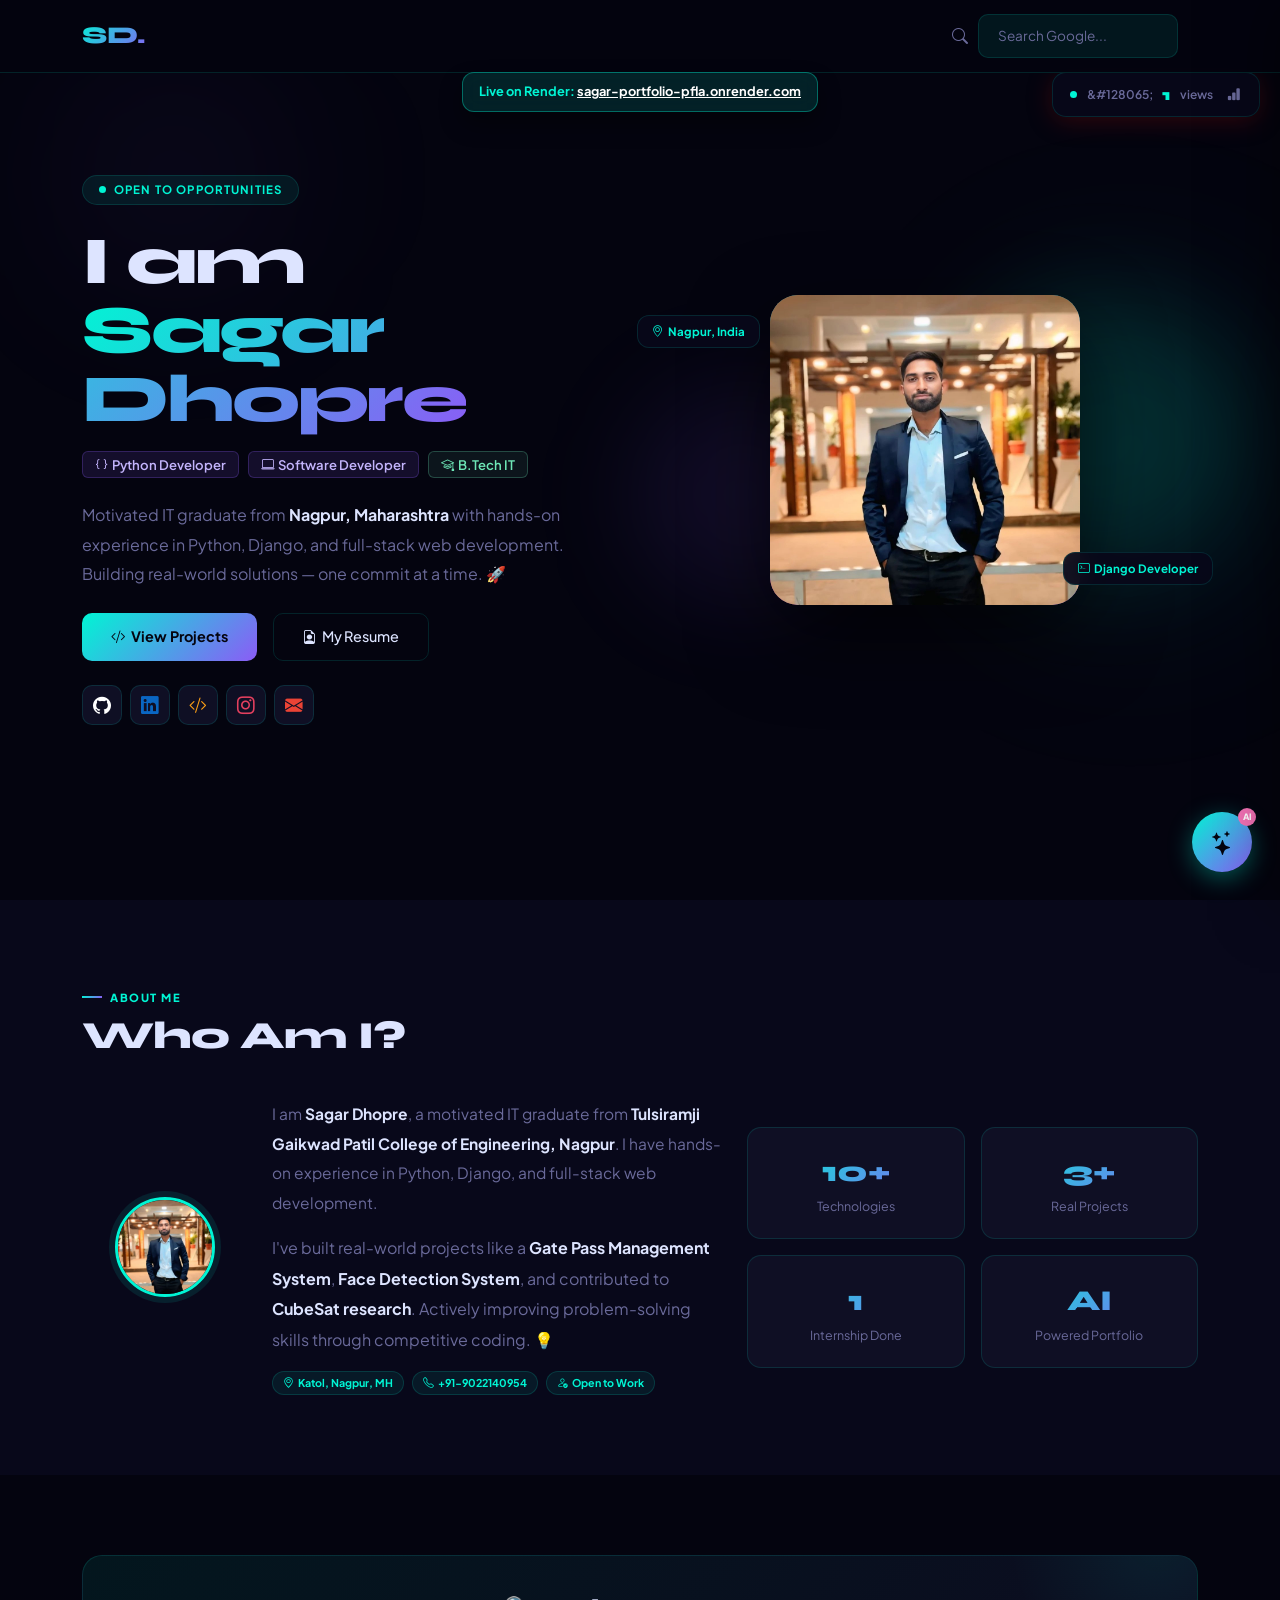
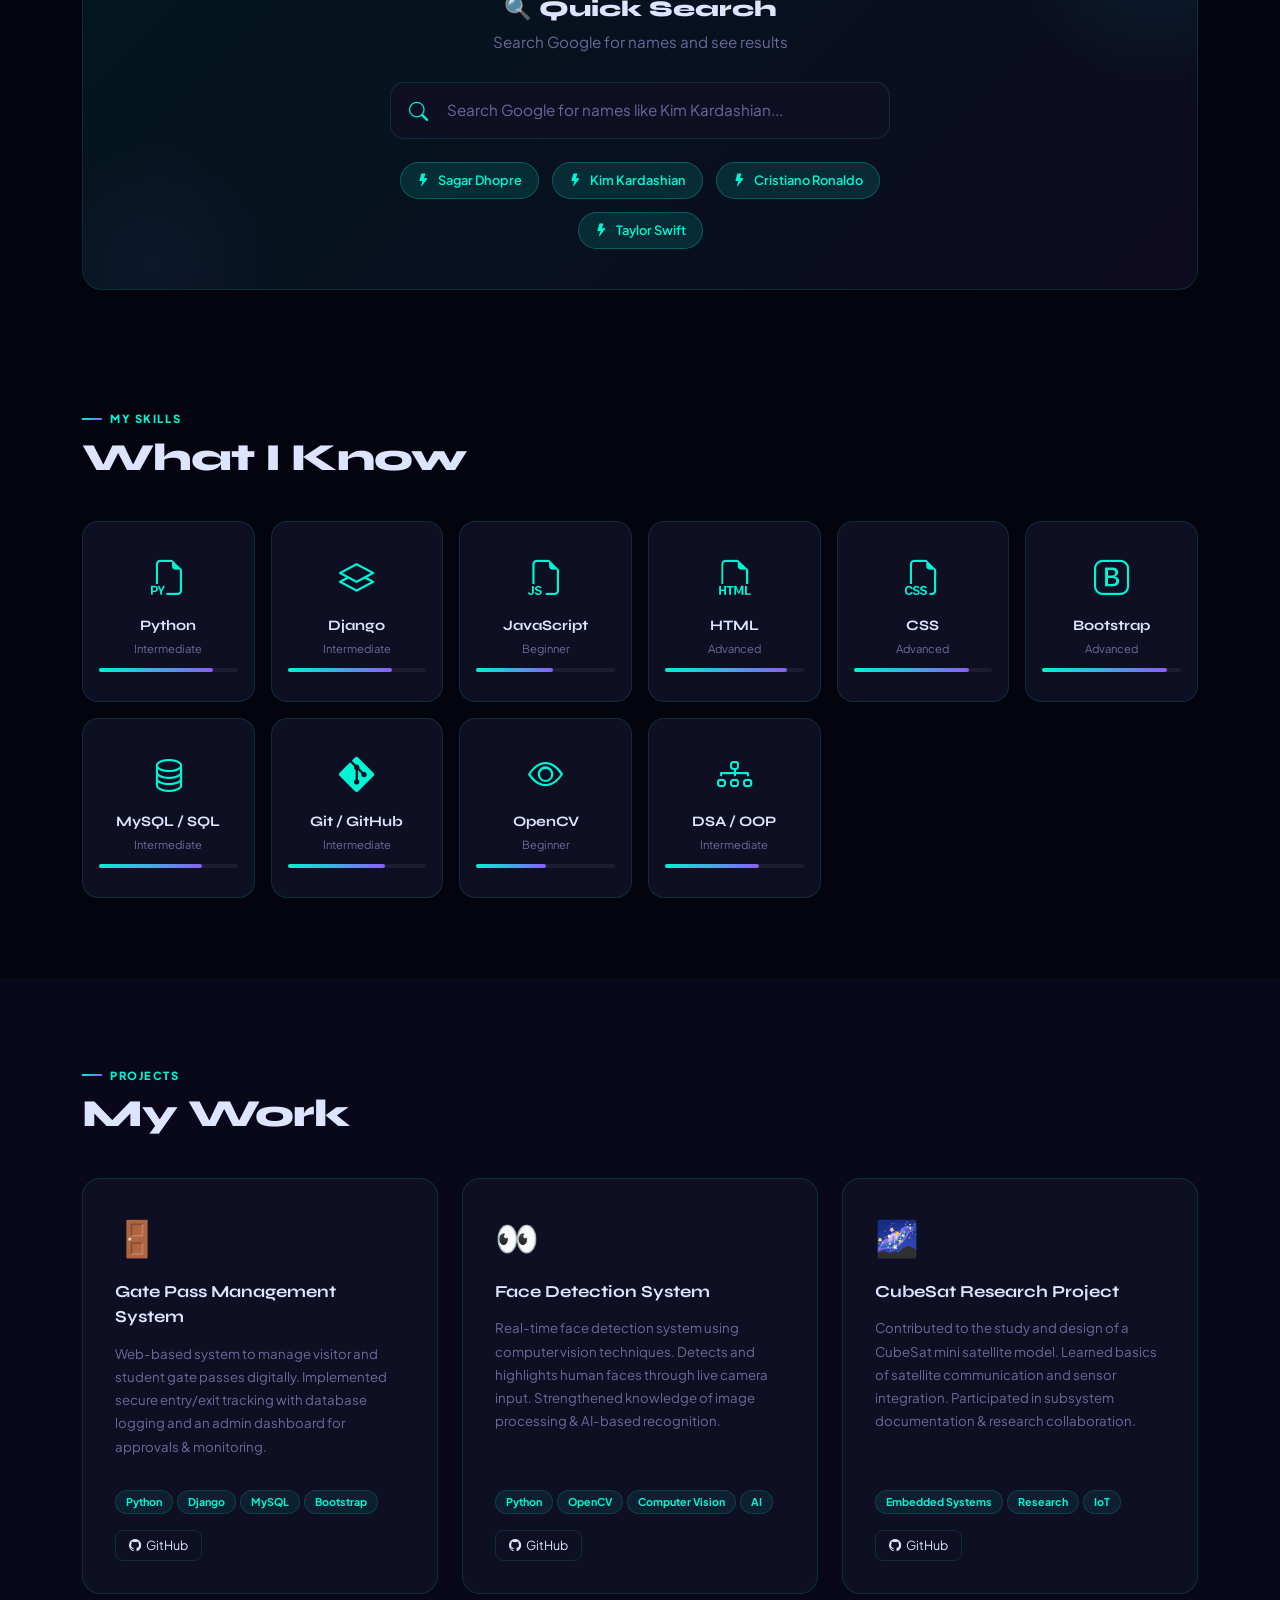
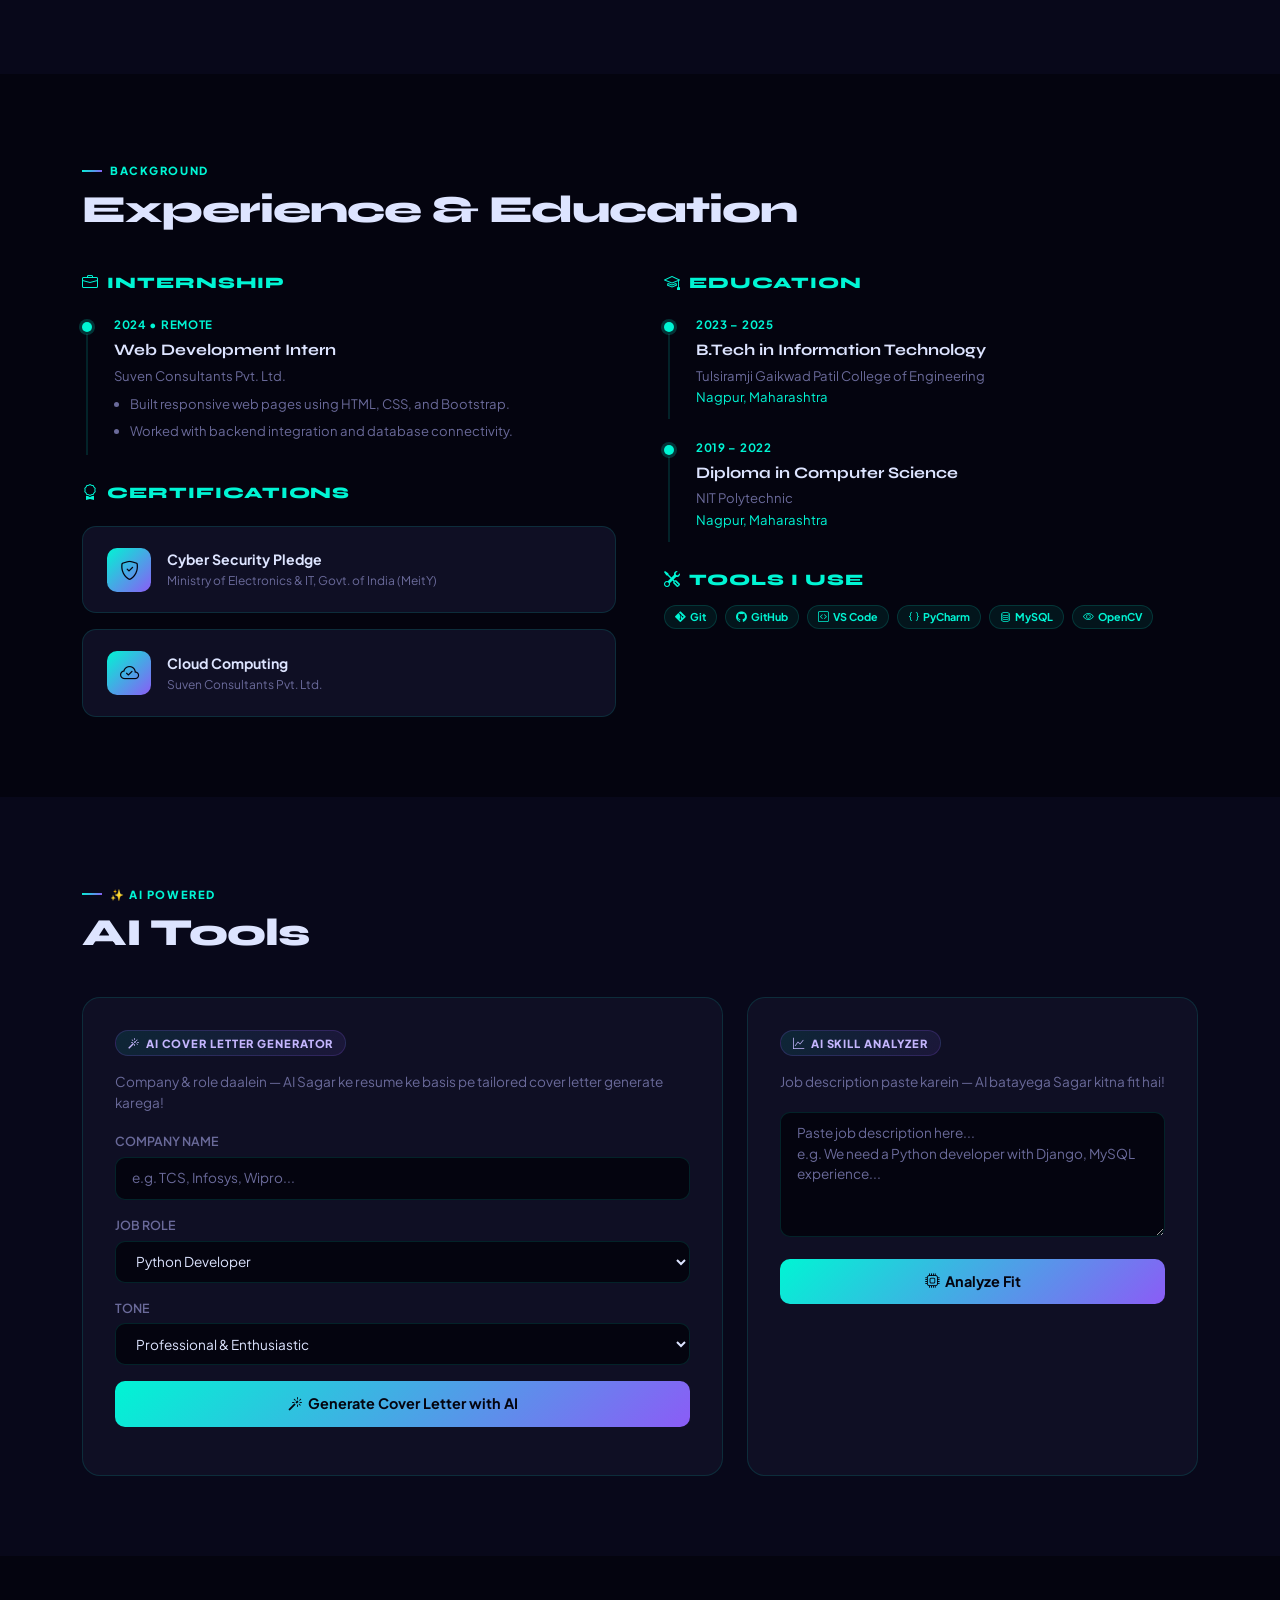
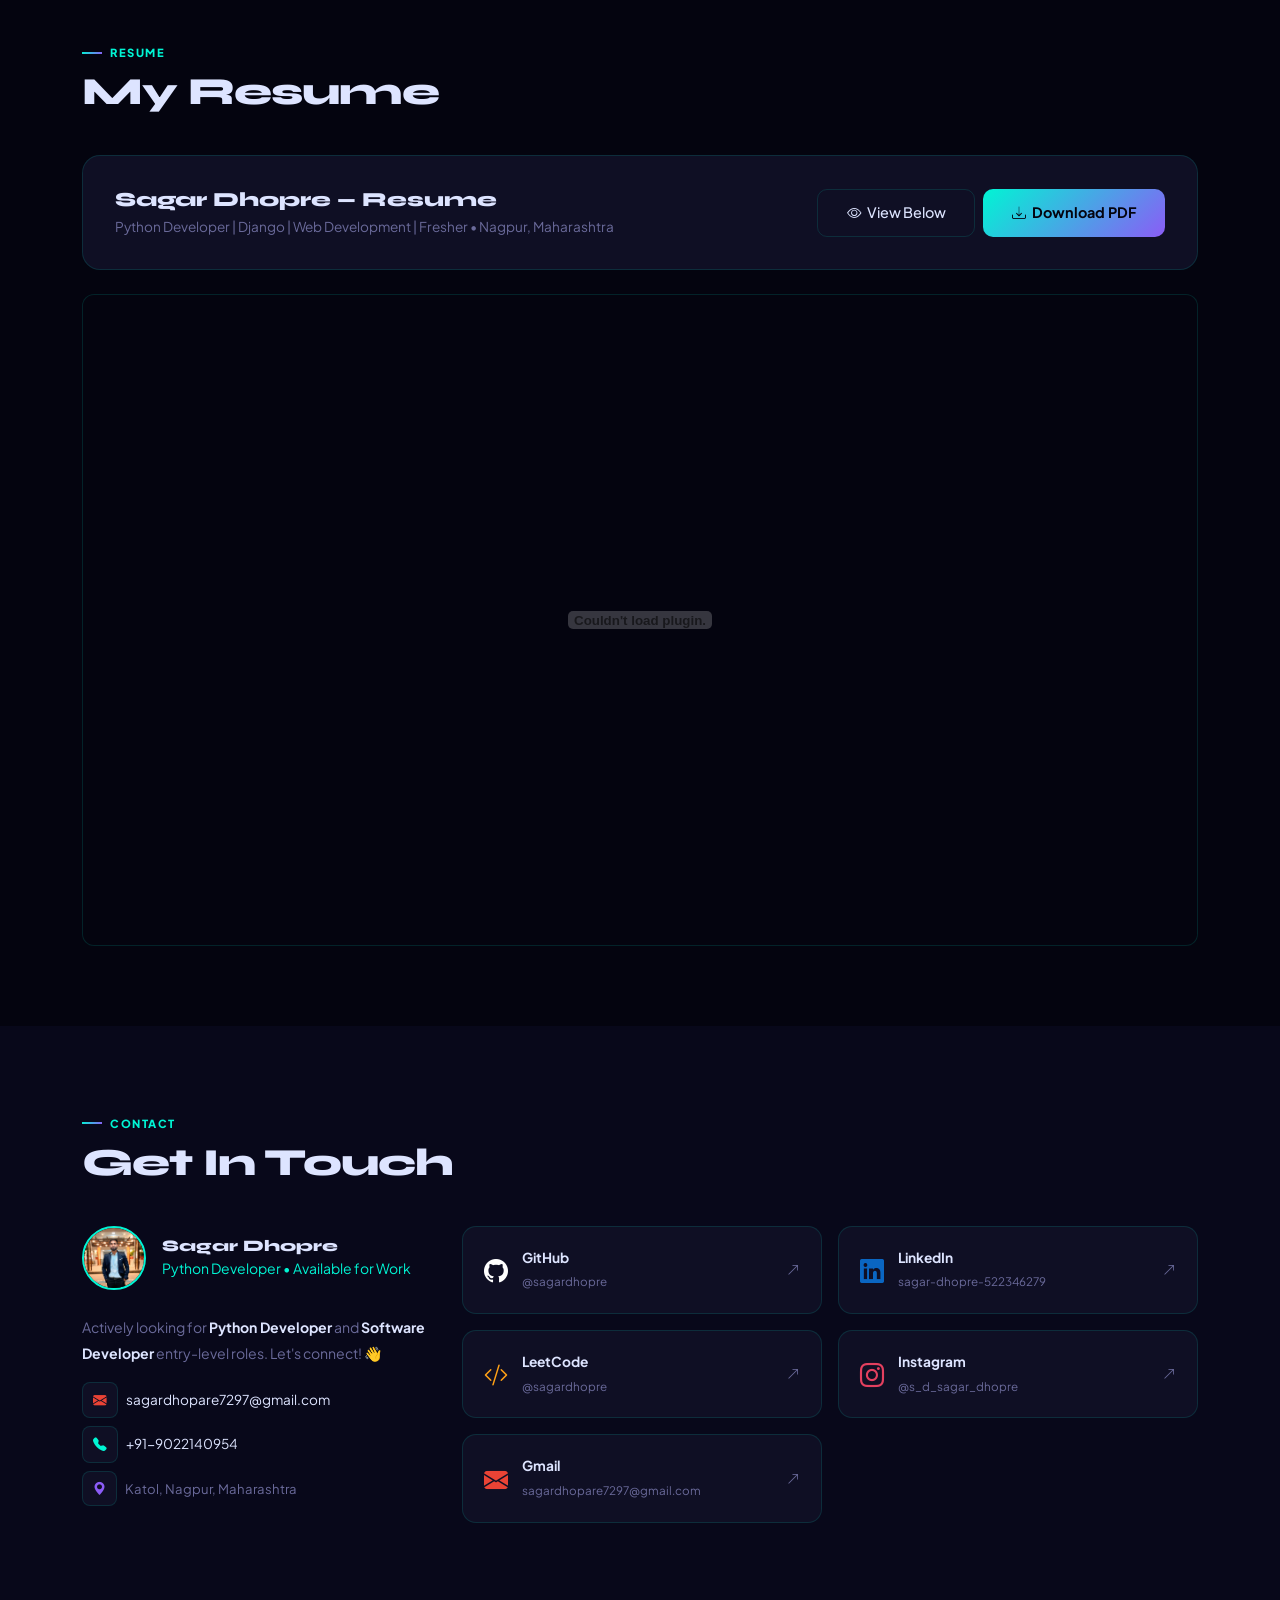
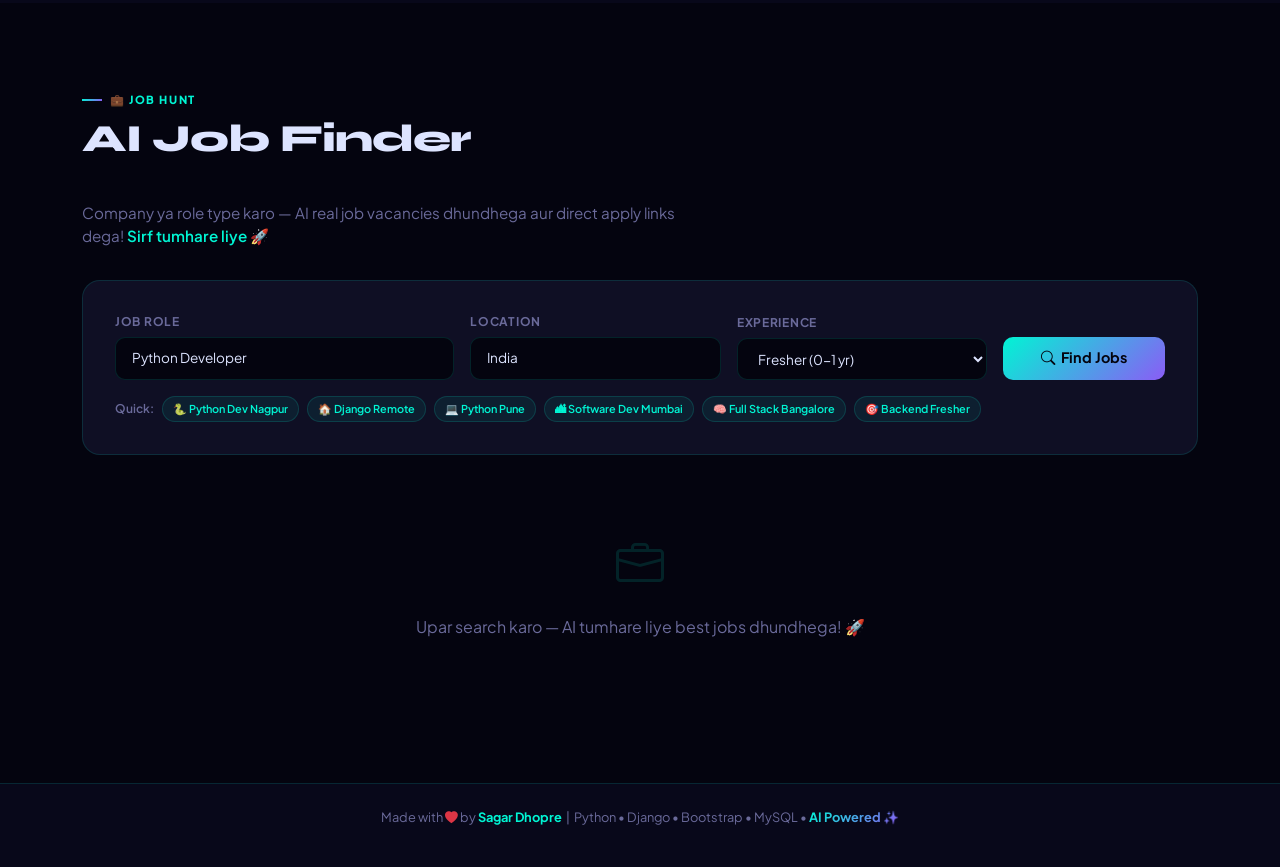
==== commit f447c869: "Add SEO meta tags for Google indexing" ====
--- a/index.html
+++ b/index.html
@@ -3,10 +3,12 @@
 <head>
 <meta charset="UTF-8"/>
 <meta name="viewport" content="width=device-width, initial-scale=1.0"/>
-<meta name="description" content="Sagar Dhopre - Python Developer Portfolio. Explore my skills in Python, Django, web development, and AI projects."/>
-<meta name="keywords" content="Sagar Dhopre, Python Developer, Django, Web Development, AI, Portfolio"/>
+<meta name="description" content="Sagar Dhopre Portfolio - Python Developer with AI skills. Search names on Google directly from the site. Explore projects, skills, and experience."/>
+<meta name="keywords" content="Sagar Dhopre, Portfolio, Python Developer, AI, Machine Learning, Web Development, Django, Google Search"/>
 <meta name="author" content="Sagar Dhopre"/>
-<title>Sagar Dhopre | Python Developer</title>
+<meta name="robots" content="index, follow"/>
+<meta name="googlebot" content="index, follow"/>
+<title>Sagar Dhopre | Python Developer Portfolio</title>
 <link href="https://cdn.jsdelivr.net/npm/bootstrap@5.3.0/dist/css/bootstrap.min.css" rel="stylesheet"/>
 <link href="https://cdn.jsdelivr.net/npm/bootstrap-icons@1.11.3/font/bootstrap-icons.css" rel="stylesheet"/>
 <link href="https://fonts.googleapis.com/css2?family=Syne:wght@700;800&family=Plus+Jakarta+Sans:wght@300;400;500;600;700&display=swap" rel="stylesheet"/>
@@ -497,6 +499,10 @@
 </head>
 <body>
 
+<div style="position:fixed;top:72px;left:50%;transform:translateX(-50%);z-index:1001;background:rgba(0,245,212,.12);border:1px solid rgba(0,245,212,.35);padding:0.58rem 1rem;border-radius:12px;color:#00f5d4;font-size:.8rem;font-weight:700;backdrop-filter:blur(10px);box-shadow:0 12px 22px rgba(0,0,0,.4);">
+  Live on Render: <a href="https://sagar-portfolio-pfla.onrender.com" target="_blank" rel="noopener" style="color:#ffffff;text-decoration:underline;">sagar-portfolio-pfla.onrender.com</a>
+</div>
+
 <!-- ═══ LOGIN OVERLAY ═══ -->
 <div id="login-overlay">
   <div class="login-box">
